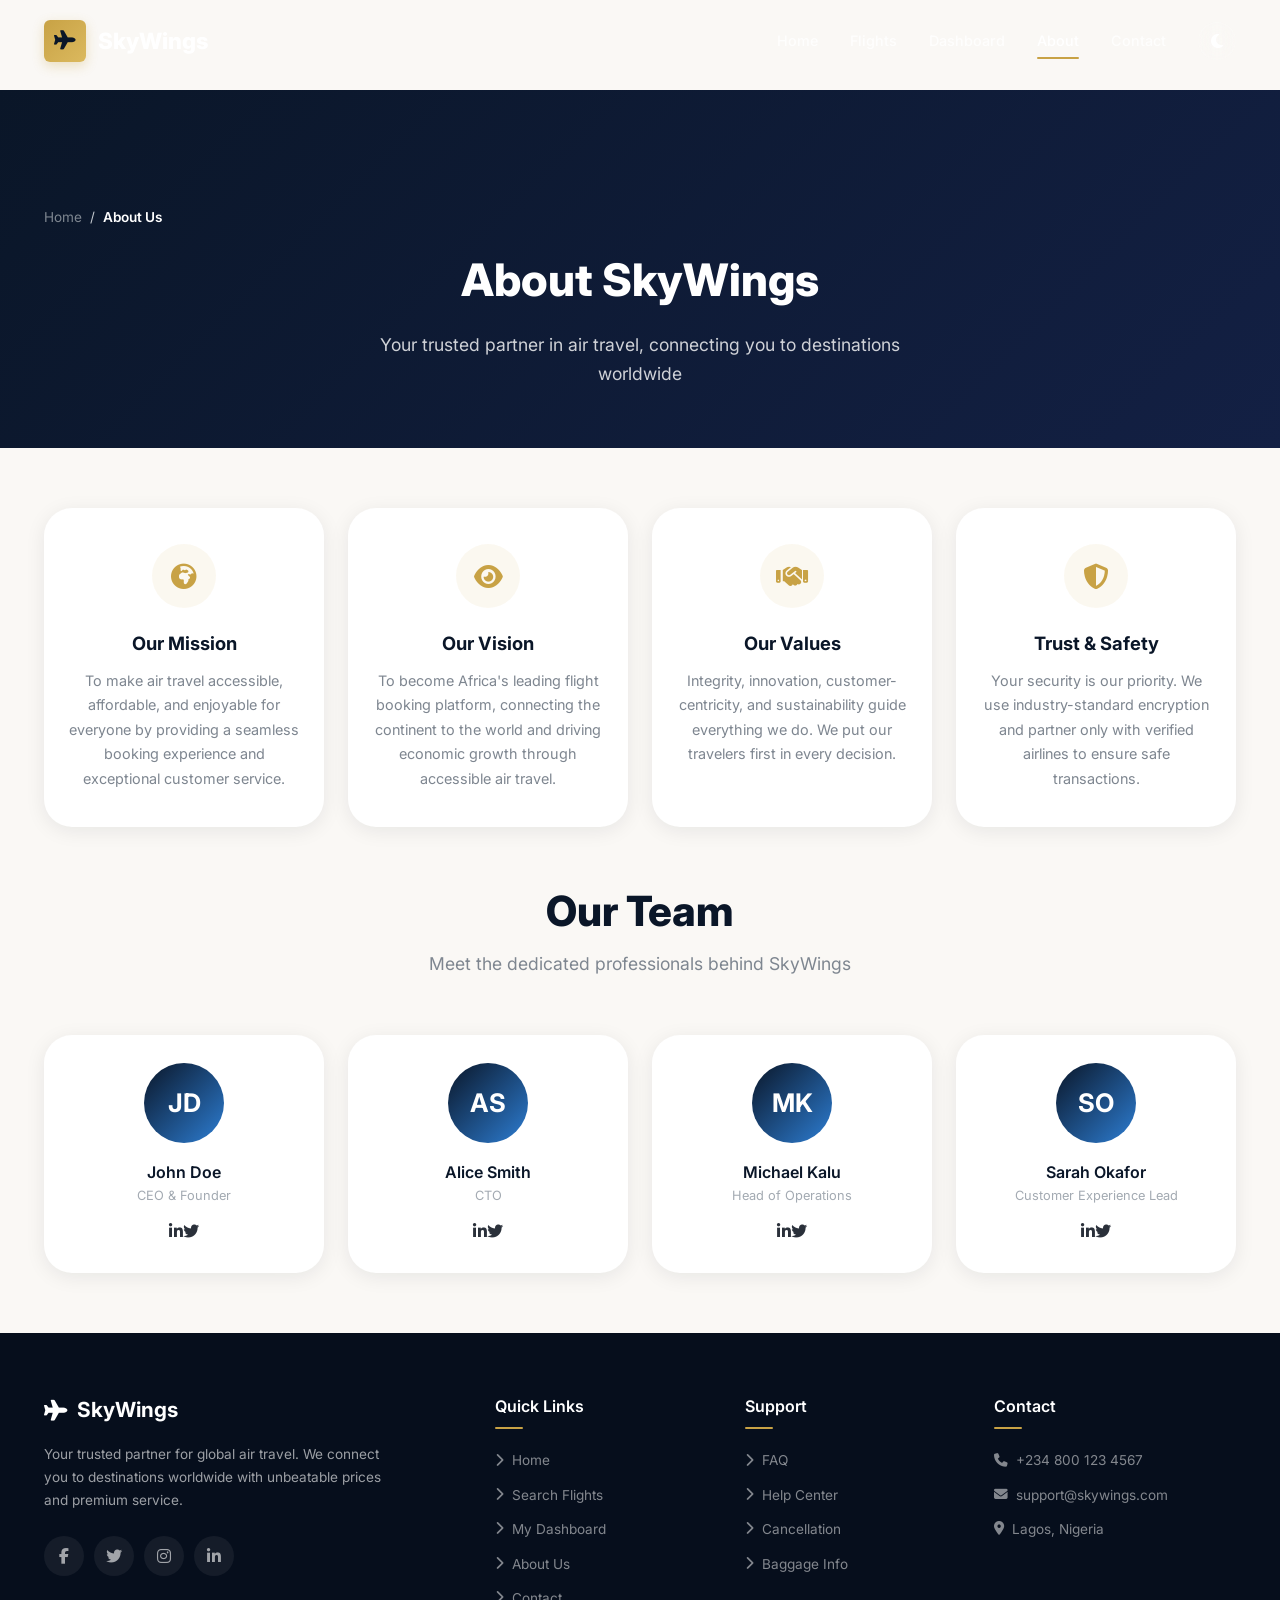
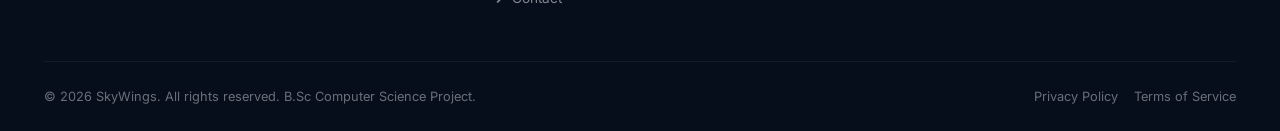
==== about.html @ 7c9b2b01 "Initial commit - SkyWings Flight Booking Website" ====
<!DOCTYPE html>
<html lang="en">
<head>
  <meta charset="UTF-8">
  <meta name="viewport" content="width=device-width, initial-scale=1.0">
  <title>About Us - SkyWings</title>
  <meta name="description" content="Learn about SkyWings - our mission, vision, and team. We're dedicated to making air travel accessible and affordable.">
  <meta property="og:title" content="About Us - SkyWings">
  <meta property="og:type" content="website">
  <link rel="icon" type="image/svg+xml" href="data:image/svg+xml,<svg xmlns='http://www.w3.org/2000/svg' viewBox='0 0 100 100'><text y='.9em' font-size='90'>✈</text></svg>">
  <link rel="stylesheet" href="https://cdnjs.cloudflare.com/ajax/libs/font-awesome/6.4.0/css/all.min.css">
  <link rel="stylesheet" href="css/style.css">
</head>
<body>
  <a href="#about-main" class="skip-link">Skip to main content</a>
  <div id="preloader"><div class="loader"><div class="loader-plane"><i class="fas fa-plane"></i></div><div class="loader-text">SkyWings</div><div class="loader-bar"></div></div></div>
  <div class="toast-container" aria-live="polite" aria-atomic="true"></div>

  <nav class="navbar" role="navigation" aria-label="Main navigation">
    <div class="container">
      <a href="index.html" class="navbar-brand" aria-label="SkyWings Home"><span class="brand-icon"><i class="fas fa-plane"></i></span><span>SkyWings</span></a>
      <div class="navbar-nav" role="menubar">
        <a href="index.html" class="nav-link" role="menuitem">Home</a>
        <a href="flights.html" class="nav-link" role="menuitem">Flights</a>
        <a href="dashboard.html" class="nav-link" role="menuitem">Dashboard</a>
        <a href="about.html" class="nav-link active" aria-current="page" role="menuitem">About</a>
        <a href="pages/contact.html" class="nav-link" role="menuitem">Contact</a>
        <div class="nav-actions"><button class="theme-toggle" aria-label="Toggle dark mode"></button></div>
      </div>
      <button class="navbar-toggler" aria-label="Toggle navigation menu"><i class="fas fa-bars"></i></button>
    </div>
  </nav>
  <div class="nav-overlay"></div>
  
  <div class="about-page" id="about-main">
    <div class="page-hero">
      <div class="container">
        <nav class="breadcrumbs" aria-label="Breadcrumb">
          <a href="index.html">Home</a>
          <span class="separator">/</span>
          <span class="current" aria-current="page">About Us</span>
        </nav>
        <h1>About SkyWings</h1>
        <p>Your trusted partner in air travel, connecting you to destinations worldwide</p>
      </div>
    </div>

    <div class="container">
      <div class="about-grid">
        <div class="about-card">
          <div class="icon"><i class="fas fa-globe-africa"></i></div>
          <h3>Our Mission</h3>
          <p>To make air travel accessible, affordable, and enjoyable for everyone by providing a seamless booking experience and exceptional customer service.</p>
        </div>
        <div class="about-card">
          <div class="icon"><i class="fas fa-eye"></i></div>
          <h3>Our Vision</h3>
          <p>To become Africa's leading flight booking platform, connecting the continent to the world and driving economic growth through accessible air travel.</p>
        </div>
        <div class="about-card">
          <div class="icon"><i class="fas fa-handshake"></i></div>
          <h3>Our Values</h3>
          <p>Integrity, innovation, customer-centricity, and sustainability guide everything we do. We put our travelers first in every decision.</p>
        </div>
        <div class="about-card">
          <div class="icon"><i class="fas fa-shield-alt"></i></div>
          <h3>Trust & Safety</h3>
          <p>Your security is our priority. We use industry-standard encryption and partner only with verified airlines to ensure safe transactions.</p>
        </div>
      </div>

      <div class="section-title">
        <h2>Our Team</h2>
        <p>Meet the dedicated professionals behind SkyWings</p>
      </div>
      <div class="team-grid">
        <div class="team-card">
          <div class="avatar">JD</div>
          <h4>John Doe</h4>
          <p>CEO & Founder</p>
          <div class="social"><a href="#"><i class="fab fa-linkedin-in"></i></a><a href="#"><i class="fab fa-twitter"></i></a></div>
        </div>
        <div class="team-card">
          <div class="avatar">AS</div>
          <h4>Alice Smith</h4>
          <p>CTO</p>
          <div class="social"><a href="#"><i class="fab fa-linkedin-in"></i></a><a href="#"><i class="fab fa-twitter"></i></a></div>
        </div>
        <div class="team-card">
          <div class="avatar">MK</div>
          <h4>Michael Kalu</h4>
          <p>Head of Operations</p>
          <div class="social"><a href="#"><i class="fab fa-linkedin-in"></i></a><a href="#"><i class="fab fa-twitter"></i></a></div>
        </div>
        <div class="team-card">
          <div class="avatar">SO</div>
          <h4>Sarah Okafor</h4>
          <p>Customer Experience Lead</p>
          <div class="social"><a href="#"><i class="fab fa-linkedin-in"></i></a><a href="#"><i class="fab fa-twitter"></i></a></div>
        </div>
      </div>
    </div>
  </div>

  <footer class="footer" role="contentinfo">
    <div class="container">
      <div class="footer-grid">
        <div class="footer-brand">
          <h3><i class="fas fa-plane"></i> SkyWings</h3>
          <p>Your trusted partner for global air travel. We connect you to destinations worldwide with unbeatable prices and premium service.</p>
          <div class="footer-social">
            <a href="#" aria-label="Follow us on Facebook"><i class="fab fa-facebook-f"></i></a>
            <a href="#" aria-label="Follow us on Twitter"><i class="fab fa-twitter"></i></a>
            <a href="#" aria-label="Follow us on Instagram"><i class="fab fa-instagram"></i></a>
            <a href="#" aria-label="Follow us on LinkedIn"><i class="fab fa-linkedin-in"></i></a>
          </div>
        </div>
        <div>
          <h4>Quick Links</h4>
          <ul class="footer-links">
            <li><a href="index.html"><i class="fas fa-chevron-right"></i> Home</a></li>
            <li><a href="flights.html"><i class="fas fa-chevron-right"></i> Search Flights</a></li>
            <li><a href="dashboard.html"><i class="fas fa-chevron-right"></i> My Dashboard</a></li>
            <li><a href="about.html"><i class="fas fa-chevron-right"></i> About Us</a></li>
            <li><a href="pages/contact.html"><i class="fas fa-chevron-right"></i> Contact</a></li>
          </ul>
        </div>
        <div>
          <h4>Support</h4>
          <ul class="footer-links">
            <li><a href="pages/faq.html"><i class="fas fa-chevron-right"></i> FAQ</a></li>
            <li><a href="pages/contact.html"><i class="fas fa-chevron-right"></i> Help Center</a></li>
            <li><a href="#"><i class="fas fa-chevron-right"></i> Cancellation</a></li>
            <li><a href="#"><i class="fas fa-chevron-right"></i> Baggage Info</a></li>
          </ul>
        </div>
        <div>
          <h4>Contact</h4>
          <ul class="footer-links">
            <li><a href="tel:+2348001234567"><i class="fas fa-phone"></i> +234 800 123 4567</a></li>
            <li><a href="mailto:support@skywings.com"><i class="fas fa-envelope"></i> support@skywings.com</a></li>
            <li><a href="#"><i class="fas fa-map-marker-alt"></i> Lagos, Nigeria</a></li>
          </ul>
        </div>
      </div>
      <div class="footer-bottom">
        <p>&copy; 2026 SkyWings. All rights reserved. B.Sc Computer Science Project.</p>
        <div class="footer-bottom-links">
          <a href="#">Privacy Policy</a>
          <a href="#">Terms of Service</a>
        </div>
      </div>
    </div>
  </footer>
  <button class="scroll-top" aria-label="Scroll to top"><i class="fas fa-arrow-up"></i></button>

  <script src="js/data.js"></script>
  <script src="js/main.js"></script>
</body>
</html>
---- css/style.css ----
/* ============================================================
   SKYWINGS - Premium Flight Booking Interface v2.0
   Fully Responsive | WCAG 2.1 AA | Cross-Browser
   B.Sc Computer Science Final Year Project
   ============================================================ */

/* ===== GOOGLE FONTS ===== */
@import url('https://fonts.googleapis.com/css2?family=Inter:wght@300;400;500;600;700;800;900&display=swap');

/* ===== CSS CUSTOM PROPERTIES ===== */
:root {
  --primary: #0a1628;
  --primary-light: #132044;
  --primary-dark: #060e1c;
  --secondary: #c8a245;
  --secondary-light: #dbb95e;
  --secondary-dark: #a88332;
  --accent: #2d7dd2;
  --white: #ffffff;
  --black: #0a0a0a;
  --cream: #faf8f5;
  --gray-50: #f7f7f9;
  --gray-100: #eef0f2;
  --gray-200: #dde0e4;
  --gray-300: #c4c9cf;
  --gray-400: #a3aab2;
  --gray-500: #7e8690;
  --gray-600: #5c6470;
  --gray-700: #3f4652;
  --gray-800: #2a303a;
  --gray-900: #14181f;
  --success: #059669;
  --warning: #d97706;
  --error: #dc2626;
  --info: #2563eb;
  --font-primary: 'Inter', -apple-system, 'Segoe UI', system-ui, sans-serif;
  --shadow-xs: 0 1px 2px rgba(10,22,40,0.05);
  --shadow-sm: 0 2px 8px rgba(10,22,40,0.06);
  --shadow-md: 0 4px 20px rgba(10,22,40,0.08);
  --shadow-lg: 0 8px 40px rgba(10,22,40,0.12);
  --shadow-xl: 0 16px 60px rgba(10,22,40,0.16);
  --radius-sm: 6px;
  --radius-md: 12px;
  --radius-lg: 20px;
  --radius-xl: 28px;
  --radius-full: 9999px;
  --ease-out: cubic-bezier(0.16, 1, 0.3, 1);
  --transition-fast: 0.2s var(--ease-out);
  --transition-normal: 0.35s var(--ease-out);
  --glass-bg: rgba(255,255,255,0.08);
  --glass-border: rgba(255,255,255,0.12);
  --glass-shadow: 0 8px 32px rgba(10,22,40,0.12);
}

[data-theme="dark"] {
  --primary: #1a2a4a;
  --primary-light: #243b66;
  --primary-dark: #0d1a33;
  --cream: #111827;
  --gray-50: #1a202c;
  --gray-100: #242b3d;
  --gray-200: #2d3648;
  --gray-300: #3d4759;
  --gray-400: #5c6678;
  --gray-500: #7b8496;
  --gray-600: #9ca3b4;
  --gray-700: #c4cad6;
  --gray-800: #e2e6ed;
  --gray-900: #f3f4f8;
  --glass-bg: rgba(0,0,0,0.25);
  --glass-border: rgba(255,255,255,0.06);
  --shadow-sm: 0 2px 8px rgba(0,0,0,0.3);
  --shadow-md: 0 4px 20px rgba(0,0,0,0.35);
  --shadow-lg: 0 8px 40px rgba(0,0,0,0.4);
  --shadow-xl: 0 16px 60px rgba(0,0,0,0.45);
}

/* ===== RESET & BASE ===== */
*, *::before, *::after { box-sizing: border-box; margin: 0; padding: 0; }
html { scroll-behavior: smooth; font-size: 16px; -webkit-font-smoothing: antialiased; }
body {
  font-family: var(--font-primary);
  color: var(--gray-800);
  background: var(--cream);
  line-height: 1.65;
  overflow-x: hidden;
  transition: background 0.4s, color 0.4s;
}
a { text-decoration: none; color: inherit; transition: color var(--transition-fast); }
ul { list-style: none; }
img { max-width: 100%; height: auto; display: block; }
button { cursor: pointer; border: none; outline: none; font-family: inherit; background: none; }
input, select, textarea { font-family: inherit; outline: none; }

/* Skip to content - accessibility */
.skip-link {
  position: absolute; top: -100%; left: 0; z-index: 10000;
  padding: 12px 24px; background: var(--secondary); color: var(--white);
  font-weight: 600; text-decoration: none;
}
.skip-link:focus { top: 0; }

/* Scrollbar */
::-webkit-scrollbar { width: 6px; height: 6px; }
::-webkit-scrollbar-track { background: transparent; }
::-webkit-scrollbar-thumb { background: var(--gray-300); border-radius: 3px; }
::-webkit-scrollbar-thumb:hover { background: var(--gray-400); }

/* ===== PRELOADER ===== */
#preloader { position: fixed; inset: 0; background: var(--primary); display: flex; align-items: center; justify-content: center; z-index: 99999; transition: opacity 0.6s, visibility 0.6s; }
#preloader.hidden { opacity: 0; visibility: hidden; }
.loader { display: flex; flex-direction: column; align-items: center; gap: 24px; }
.loader-brand { font-size: 2.5rem; font-weight: 800; color: var(--secondary); letter-spacing: 4px; }
.loader-bar { width: 220px; height: 3px; background: rgba(255,255,255,0.1); border-radius: 2px; overflow: hidden; }
.loader-bar::after { content: ''; display: block; width: 60%; height: 100%; background: linear-gradient(90deg, var(--secondary), var(--secondary-light)); border-radius: 2px; animation: loaderSlide 1.2s var(--ease-out) infinite; }
@keyframes loaderSlide { 0% { transform: translateX(-100%); } 100% { transform: translateX(180%); } }
.loader-plane { font-size: 2.5rem; color: var(--secondary); animation: planeFloat 1.5s ease-in-out infinite; }
@keyframes planeFloat { 0%, 100% { transform: translateY(0); } 50% { transform: translateY(-10px); } }
.loader-text { font-size: 2rem; font-weight: 800; color: var(--secondary); letter-spacing: 4px; }

/* ===== CONTAINER & SECTION ===== */
.container { width: 100%; max-width: 1240px; margin: 0 auto; padding: 0 24px; }
@media (max-width: 575px) { .container { padding: 0 16px; } }
.section { padding: 100px 0; }
@media (max-width: 767px) { .section { padding: 60px 0; } }
.section-header { text-align: center; margin-bottom: 56px; }
@media (max-width: 575px) { .section-header { margin-bottom: 36px; } }
.section-tag { display: inline-flex; align-items: center; gap: 8px; padding: 6px 18px; background: rgba(200,162,69,0.1); color: var(--secondary); border-radius: var(--radius-full); font-size: 0.8rem; font-weight: 600; letter-spacing: 1px; text-transform: uppercase; margin-bottom: 16px; }
.section-header h2 { font-size: clamp(1.5rem, 4vw, 2.6rem); font-weight: 800; color: var(--primary); line-height: 1.2; margin-bottom: 12px; }
.section-header p { color: var(--gray-500); font-size: clamp(0.9rem, 2vw, 1.1rem); max-width: 560px; margin: 0 auto; line-height: 1.7; }

/* Backwards compat for older section classes used in HTML */
.section-padding { padding: 100px 0; }
@media (max-width: 767px) { .section-padding { padding: 60px 0; } }
.section-title { text-align: center; margin-bottom: 56px; }
@media (max-width: 575px) { .section-title { margin-bottom: 36px; } }
.section-title h2 { font-size: clamp(1.5rem, 4vw, 2.6rem); font-weight: 800; color: var(--primary); line-height: 1.2; margin-bottom: 12px; }
.section-title p { color: var(--gray-500); font-size: clamp(0.9rem, 2vw, 1.1rem); max-width: 560px; margin: 0 auto; line-height: 1.7; }
.section-title span { font-size: clamp(1.5rem, 4vw, 2.6rem); font-weight: 800; color: var(--primary); line-height: 1.2; }

/* ===== SCROLL REVEAL ANIMATION ===== */
.reveal { opacity: 0; transform: translateY(30px); transition: opacity 0.7s var(--ease-out), transform 0.7s var(--ease-out); }
.reveal.visible { opacity: 1; transform: translateY(0); }
.reveal-delay-1 { transition-delay: 0.1s; }
.reveal-delay-2 { transition-delay: 0.2s; }
.reveal-delay-3 { transition-delay: 0.3s; }
.reveal-delay-4 { transition-delay: 0.4s; }

/* ===== BREADCRUMBS ===== */
.breadcrumbs { display: flex; align-items: center; gap: 8px; padding: 16px 0; font-size: 0.85rem; color: var(--gray-400); }
.breadcrumbs a { color: var(--gray-500); transition: color var(--transition-fast); }
.breadcrumbs a:hover { color: var(--secondary); }
.breadcrumbs .separator { color: var(--gray-300); }
.breadcrumbs .current { color: var(--secondary); font-weight: 600; }

/* ===== BUTTONS ===== */
.btn { display: inline-flex; align-items: center; justify-content: center; gap: 10px; padding: 14px 32px; border-radius: var(--radius-md); font-size: 0.95rem; font-weight: 600; transition: all var(--transition-normal); position: relative; overflow: hidden; white-space: nowrap; }
.btn::after { content: ''; position: absolute; inset: 0; background: rgba(255,255,255,0.15); transform: translateX(-100%); transition: transform 0.4s var(--ease-out); }
.btn:hover::after { transform: translateX(0); }
.btn-primary { background: linear-gradient(135deg, var(--primary), var(--primary-light)); color: var(--white); box-shadow: 0 4px 20px rgba(10,22,40,0.25); }
.btn-primary:hover { transform: translateY(-2px); box-shadow: 0 8px 30px rgba(10,22,40,0.3); }
.btn-secondary { background: linear-gradient(135deg, var(--secondary), var(--secondary-light)); color: var(--primary); box-shadow: 0 4px 20px rgba(200,162,69,0.3); }
.btn-secondary:hover { transform: translateY(-2px); box-shadow: 0 8px 30px rgba(200,162,69,0.4); }
.btn-outline { background: transparent; color: var(--white); border: 2px solid rgba(255,255,255,0.3); }
.btn-outline:hover { border-color: var(--white); background: rgba(255,255,255,0.1); }
.btn-light { background: var(--white); color: var(--primary); box-shadow: 0 4px 15px rgba(0,0,0,0.1); }
.btn-light:hover { transform: translateY(-2px); box-shadow: 0 8px 25px rgba(0,0,0,0.15); }
.btn-sm { padding: 10px 20px; font-size: 0.85rem; }
.btn-lg { padding: 18px 40px; font-size: 1.05rem; }
@media (max-width: 575px) { .btn { padding: 12px 24px; font-size: 0.9rem; } .btn-lg { padding: 14px 28px; font-size: 0.95rem; } }

/* Search button specific styling */
.search-btn { display: inline-flex; align-items: center; justify-content: center; gap: 10px; padding: 16px 48px; background: linear-gradient(135deg, var(--secondary), var(--secondary-light)); color: var(--primary); border: none; border-radius: var(--radius-md); font-size: 1rem; font-weight: 700; cursor: pointer; transition: all var(--transition-normal); box-shadow: 0 4px 20px rgba(200,162,69,0.3); position: relative; overflow: hidden; }
.search-btn::after { content: ''; position: absolute; inset: 0; background: rgba(255,255,255,0.15); transform: translateX(-100%); transition: transform 0.4s var(--ease-out); }
.search-btn:hover::after { transform: translateX(0); }
.search-btn:hover { transform: translateY(-2px); box-shadow: 0 8px 30px rgba(200,162,69,0.4); }

/* ===== LOADING SPINNER ===== */
.spinner { width: 24px; height: 24px; border: 3px solid var(--gray-200); border-top-color: var(--secondary); border-radius: 50%; animation: spin 0.8s linear infinite; display: inline-block; }
@keyframes spin { to { transform: rotate(360deg); } }

/* ===== NAVIGATION ===== */
.navbar { position: fixed; top: 0; left: 0; width: 100%; z-index: 1000; padding: 20px 0; transition: all 0.4s var(--ease-out); }
.navbar.scrolled { background: rgba(10,22,40,0.95); backdrop-filter: blur(20px); -webkit-backdrop-filter: blur(20px); padding: 12px 0; box-shadow: 0 1px 0 rgba(255,255,255,0.06); }
.navbar .container { display: flex; align-items: center; justify-content: space-between; }
.navbar-brand { display: flex; align-items: center; gap: 12px; font-size: 1.4rem; font-weight: 800; color: var(--white); flex-shrink: 0; }
.brand-icon { width: 42px; height: 42px; background: linear-gradient(135deg, var(--secondary), var(--secondary-light)); border-radius: var(--radius-sm); display: flex; align-items: center; justify-content: center; font-size: 1.2rem; color: var(--primary); box-shadow: 0 4px 12px rgba(200,162,69,0.3); flex-shrink: 0; }
.navbar-nav { display: flex; align-items: center; gap: 32px; }
.nav-link { color: rgba(255,255,255,0.8); font-weight: 500; font-size: 0.9rem; position: relative; padding: 4px 0; transition: color var(--transition-fast); }
.nav-link::after { content: ''; position: absolute; bottom: -2px; left: 0; width: 0; height: 2px; background: var(--secondary); transition: width 0.3s var(--ease-out); border-radius: 1px; }
.nav-link:hover, .nav-link.active { color: var(--white); }
.nav-link:hover::after, .nav-link.active::after { width: 100%; }
[aria-current="page"] { color: var(--white) !important; }
[aria-current="page"]::after { width: 100% !important; }
.nav-actions { display: flex; align-items: center; gap: 12px; flex-shrink: 0; }
.theme-toggle { width: 38px; height: 38px; border-radius: var(--radius-full); background: var(--glass-bg); border: 1px solid var(--glass-border); color: var(--white); display: flex; align-items: center; justify-content: center; font-size: 1rem; transition: all var(--transition-fast); backdrop-filter: blur(10px); }
.theme-toggle:hover { background: rgba(255,255,255,0.15); transform: rotate(15deg); }
.navbar-toggler { display: none; width: 38px; height: 38px; border-radius: var(--radius-sm); background: var(--glass-bg); border: 1px solid var(--glass-border); color: var(--white); font-size: 1.1rem; align-items: center; justify-content: center; }
.nav-overlay { position: fixed; inset: 0; background: rgba(0,0,0,0.6); z-index: 998; opacity: 0; visibility: hidden; transition: all var(--transition-normal); }
.nav-overlay.active { opacity: 1; visibility: visible; }

/* Selector */
.selector-wrapper { position: relative; }
.selector-trigger { display: flex; align-items: center; gap: 6px; padding: 8px 14px; background: var(--glass-bg); border: 1px solid var(--glass-border); border-radius: var(--radius-sm); color: rgba(255,255,255,0.9); font-size: 0.85rem; font-weight: 500; transition: all var(--transition-fast); cursor: pointer; }
.selector-trigger:hover { background: rgba(255,255,255,0.12); }
.selector-menu { position: absolute; top: calc(100% + 8px); right: 0; background: var(--white); border-radius: var(--radius-md); box-shadow: var(--shadow-lg); min-width: 130px; overflow: hidden; opacity: 0; visibility: hidden; transform: translateY(8px); transition: all var(--transition-fast); z-index: 100; }
[data-theme="dark"] .selector-menu { background: var(--gray-50); }
.selector-menu.active { opacity: 1; visibility: visible; transform: translateY(0); }
.selector-item { width: 100%; padding: 12px 16px; text-align: left; font-size: 0.85rem; color: var(--gray-700); transition: background var(--transition-fast); }
.selector-item:hover { background: var(--gray-50); }
.selector-item.active { color: var(--secondary); font-weight: 600; }

/* Mobile Nav */
@media (max-width: 991px) {
  .navbar-nav { position: fixed; top: 0; right: -300px; width: 280px; height: 100vh; background: var(--white); flex-direction: column; padding: 80px 24px 24px; gap: 4px; box-shadow: var(--shadow-xl); transition: right 0.35s var(--ease-out); z-index: 999; align-items: stretch; overflow-y: auto; }
  [data-theme="dark"] .navbar-nav { background: var(--gray-50); }
  .navbar-nav.active { right: 0; }
  .navbar-toggler { display: flex; }
  .nav-link { color: var(--gray-700); padding: 14px 16px; border-radius: var(--radius-sm); font-size: 1rem; }
  .nav-link:hover { background: var(--gray-50); color: var(--primary); }
  .nav-actions { margin-top: 16px; padding-top: 16px; border-top: 1px solid var(--gray-100); justify-content: flex-start; flex-wrap: wrap; }
  .selector-trigger { color: var(--gray-700); border-color: var(--gray-200); background: var(--gray-50); }
  .theme-toggle { color: var(--gray-700); background: var(--gray-50); border-color: var(--gray-200); }
}

/* ===== HERO ===== */
.hero { position: relative; min-height: 100vh; display: flex; align-items: center; overflow: hidden; background: var(--primary); }
@media (max-width: 767px) { .hero { min-height: auto; } }
.hero-bg { position: absolute; inset: 0; z-index: 0; background: linear-gradient(135deg, rgba(10,22,40,0.92) 0%, rgba(10,22,40,0.6) 50%, rgba(19,32,68,0.85) 100%), url('https://images.unsplash.com/photo-1436491865332-7a61a109cc05?ixlib=rb-4.0.3&auto=format&fit=crop&w=1920&q=80') center/cover no-repeat; }
.hero-bg::after { content: ''; position: absolute; bottom: 0; left: 0; width: 100%; height: 200px; background: linear-gradient(transparent, var(--cream)); }
.hero-content { position: relative; z-index: 2; width: 100%; padding: 120px 0 60px; }
@media (max-width: 767px) { .hero-content { padding: 100px 0 40px; } }
.hero-text { text-align: center; color: var(--white); max-width: 800px; margin: 0 auto 40px; }
.hero-badge { display: inline-flex; align-items: center; gap: 8px; padding: 8px 20px; background: var(--glass-bg); backdrop-filter: blur(12px); border: 1px solid var(--glass-border); border-radius: var(--radius-full); font-size: clamp(0.75rem, 2vw, 0.85rem); font-weight: 500; margin-bottom: 20px; color: rgba(255,255,255,0.9); }
.hero-text h1 { font-size: clamp(1.8rem, 6vw, 4rem); font-weight: 800; line-height: 1.1; margin-bottom: 20px; letter-spacing: -0.02em; }
.hero-text h1 span { background: linear-gradient(135deg, var(--secondary), var(--secondary-light)); -webkit-background-clip: text; -webkit-text-fill-color: transparent; background-clip: text; }
.hero-text p { font-size: clamp(0.9rem, 2vw, 1.15rem); opacity: 0.8; line-height: 1.7; max-width: 560px; margin: 0 auto 28px; }
.hero-cta { display: flex; gap: 16px; justify-content: center; flex-wrap: wrap; }
@media (max-width: 575px) { .hero-cta .btn { width: 100%; } }

/* Search Form */
.search-form-wrapper { max-width: 1060px; margin: 0 auto; background: var(--glass-bg); backdrop-filter: blur(24px); border: 1px solid var(--glass-border); border-radius: var(--radius-xl); padding: clamp(20px, 3vw, 32px); box-shadow: var(--glass-shadow); }
.search-tabs { display: flex; gap: 4px; margin-bottom: 24px; background: rgba(255,255,255,0.06); border-radius: var(--radius-md); padding: 4px; }
.search-tab { flex: 1; padding: 12px 20px; border-radius: var(--radius-sm); background: transparent; color: rgba(255,255,255,0.6); font-weight: 500; font-size: clamp(0.8rem, 2vw, 0.9rem); transition: all var(--transition-fast); text-align: center; }
.search-tab.active { background: var(--white); color: var(--primary); box-shadow: var(--shadow-sm); }
.search-tab:hover:not(.active) { color: var(--white); background: rgba(255,255,255,0.08); }
.search-form { display: grid; grid-template-columns: 1fr 1fr; gap: 16px; }
@media (max-width: 767px) { .search-form { grid-template-columns: 1fr; gap: 12px; } }
@media (min-width: 768px) and (max-width: 991px) { .search-form { grid-template-columns: 1fr 1fr; } }
.form-group { display: flex; flex-direction: column; gap: 6px; min-width: 0; }
.form-group label { color: rgba(255,255,255,0.7); font-size: 0.75rem; font-weight: 600; letter-spacing: 0.5px; text-transform: uppercase; }
.form-group input, .form-group select { width: 100%; padding: 14px 16px; border-radius: var(--radius-sm); border: 1px solid var(--glass-border); background: rgba(255,255,255,0.08); color: var(--white); font-size: 0.95rem; transition: all var(--transition-fast); }
.form-group input::placeholder { color: rgba(255,255,255,0.35); }
.form-group input:focus, .form-group select:focus { border-color: var(--secondary); background: rgba(255,255,255,0.12); box-shadow: 0 0 0 3px rgba(200,162,69,0.1); }
.form-group select option { color: var(--gray-900); background: var(--white); }
.form-full { grid-column: 1 / -1; }
.search-btn-wrapper { grid-column: 1 / -1; display: flex; justify-content: center; margin-top: 8px; }
@media (max-width: 575px) { .search-btn-wrapper .search-btn { width: 100%; justify-content: center; } }

/* Autocomplete */
.autocomplete-wrapper { position: relative; }
.autocomplete-list { position: absolute; top: 100%; left: 0; right: 0; margin-top: 4px; background: var(--white); border-radius: var(--radius-md); box-shadow: var(--shadow-lg); max-height: 240px; overflow-y: auto; z-index: 50; display: none; }
.autocomplete-list.active { display: block; }
.autocomplete-item { width: 100%; display: flex; align-items: center; gap: 12px; padding: 12px 16px; text-align: left; transition: background var(--transition-fast); font-size: 0.9rem; cursor: pointer; }
.autocomplete-item:hover, .autocomplete-item:focus { background: var(--gray-50); }
.airport-code { font-weight: 700; color: var(--primary); min-width: 42px; font-size: 0.85rem; }
.airport-name { color: var(--gray-600); font-size: 0.85rem; overflow: hidden; text-overflow: ellipsis; white-space: nowrap; }

/* Hero Stats */
.hero-stats { display: flex; justify-content: center; gap: clamp(24px, 4vw, 48px); margin-top: 32px; padding-top: 24px; border-top: 1px solid rgba(255,255,255,0.08); flex-wrap: wrap; }
.hero-stat { text-align: center; color: var(--white); }
.hero-stat .num { font-size: clamp(1.2rem, 3vw, 1.8rem); font-weight: 800; display: block; background: linear-gradient(135deg, var(--secondary), var(--secondary-light)); -webkit-background-clip: text; -webkit-text-fill-color: transparent; background-clip: text; }
.hero-stat .lbl { font-size: clamp(0.7rem, 1.5vw, 0.8rem); opacity: 0.6; font-weight: 500; }

/* ===== DESTINATIONS ===== */
.destinations-grid { display: grid; grid-template-columns: repeat(auto-fit, minmax(280px, 1fr)); gap: 24px; }
@media (max-width: 575px) { .destinations-grid { grid-template-columns: 1fr; gap: 16px; } }
@media (min-width: 576px) and (max-width: 767px) { .destinations-grid { grid-template-columns: 1fr 1fr; } }
.destination-card { position: relative; border-radius: var(--radius-xl); overflow: hidden; cursor: pointer; height: clamp(280px, 40vw, 380px); box-shadow: var(--shadow-md); transition: all 0.5s var(--ease-out); }
.destination-card:hover { transform: translateY(-8px); box-shadow: var(--shadow-xl); }
.destination-card img { width: 100%; height: 100%; object-fit: cover; transition: transform 0.7s var(--ease-out); }
.destination-card:hover img { transform: scale(1.08); }
.destination-overlay { position: absolute; inset: 0; background: linear-gradient(180deg, transparent 30%, rgba(10,22,40,0.85) 100%); padding: 24px; display: flex; flex-direction: column; justify-content: flex-end; color: var(--white); }
.destination-overlay h3 { font-size: clamp(1.2rem, 3vw, 1.6rem); font-weight: 700; margin-bottom: 4px; }
.destination-overlay p { font-size: 0.85rem; opacity: 0.8; margin-bottom: 12px; }
.destination-price { display: inline-block; background: var(--secondary); color: var(--primary); padding: 6px 16px; border-radius: var(--radius-full); font-size: 0.85rem; font-weight: 700; align-self: flex-start; }

/* ===== OFFERS ===== */
.offers-grid { display: grid; grid-template-columns: repeat(auto-fit, minmax(280px, 1fr)); gap: 24px; }
@media (max-width: 575px) { .offers-grid { grid-template-columns: 1fr; gap: 16px; } }
@media (min-width: 576px) and (max-width: 991px) { .offers-grid { grid-template-columns: 1fr 1fr; } }
.offer-card { background: var(--white); border-radius: var(--radius-xl); overflow: hidden; box-shadow: var(--shadow-md); transition: all var(--transition-normal); position: relative; }
[data-theme="dark"] .offer-card { background: var(--gray-50); }
.offer-card:hover { transform: translateY(-6px); box-shadow: var(--shadow-lg); }
.offer-badge { position: absolute; top: 16px; left: 16px; z-index: 2; background: linear-gradient(135deg, var(--secondary), var(--secondary-light)); color: var(--primary); padding: 6px 14px; border-radius: var(--radius-full); font-size: 0.8rem; font-weight: 700; box-shadow: 0 4px 12px rgba(200,162,69,0.3); }
.offer-image { height: 200px; overflow: hidden; }
@media (max-width: 575px) { .offer-image { height: 160px; } }
.offer-image img { width: 100%; height: 100%; object-fit: cover; transition: transform 0.6s var(--ease-out); }
.offer-card:hover .offer-image img { transform: scale(1.06); }
.offer-content { padding: 24px; }
.offer-content h3 { font-size: 1.15rem; font-weight: 700; color: var(--primary); margin-bottom: 8px; }
.offer-content p { color: var(--gray-500); font-size: 0.85rem; margin-bottom: 16px; line-height: 1.6; }
.offer-footer { display: flex; align-items: center; justify-content: space-between; gap: 12px; flex-wrap: wrap; }
.offer-footer .price { font-size: 1.4rem; font-weight: 800; color: var(--secondary); }
.offer-footer .price del { font-size: 0.85rem; color: var(--gray-300); margin-left: 8px; font-weight: 400; }
.offer-price { display: flex; align-items: center; justify-content: space-between; flex-wrap: wrap; gap: 12px; }

/* ===== TESTIMONIALS ===== */
.testimonials { background: var(--white); }
[data-theme="dark"] .testimonials { background: var(--gray-50); }
.testimonials-grid { display: grid; grid-template-columns: repeat(auto-fit, minmax(280px, 1fr)); gap: 24px; }
@media (max-width: 575px) { .testimonials-grid { grid-template-columns: 1fr; } }
.testimonial-card { background: var(--cream); border-radius: var(--radius-xl); padding: clamp(24px, 3vw, 36px); box-shadow: var(--shadow-sm); transition: all var(--transition-normal); }
[data-theme="dark"] .testimonial-card { background: var(--gray-100); }
.testimonial-card:hover { transform: translateY(-4px); box-shadow: var(--shadow-md); }
.testimonial-stars { color: var(--secondary); margin-bottom: 16px; font-size: 0.85rem; }
.testimonial-text { color: var(--gray-600); font-size: 0.9rem; line-height: 1.8; margin-bottom: 20px; font-style: italic; padding-left: 16px; border-left: 3px solid var(--secondary); }
.testimonial-author { display: flex; align-items: center; gap: 14px; }
.testimonial-avatar { width: 48px; height: 48px; border-radius: var(--radius-full); background: linear-gradient(135deg, var(--primary), var(--accent)); display: flex; align-items: center; justify-content: center; color: var(--white); font-weight: 700; font-size: 1rem; flex-shrink: 0; }
.testimonial-info h4 { font-size: 0.95rem; font-weight: 600; color: var(--gray-800); }
.testimonial-info span { font-size: 0.8rem; color: var(--gray-400); }

/* ===== COUNTERS ===== */
.counter-section { background: linear-gradient(135deg, var(--primary) 0%, var(--primary-light) 100%); padding: 80px 0; position: relative; overflow: hidden; }
@media (max-width: 575px) { .counter-section { padding: 50px 0; } }
.counters-grid { display: grid; grid-template-columns: repeat(auto-fit, minmax(160px, 1fr)); gap: 24px; text-align: center; position: relative; z-index: 1; }
@media (max-width: 575px) { .counters-grid { grid-template-columns: 1fr 1fr; gap: 16px; } }
.counter-item { padding: 16px; }
.counter-icon { font-size: 1.8rem; color: var(--secondary); margin-bottom: 12px; opacity: 0.8; }
.counter-number { font-size: clamp(1.8rem, 4vw, 2.8rem); font-weight: 800; color: var(--white); margin-bottom: 4px; letter-spacing: -0.02em; }
.counter-label { color: rgba(255,255,255,0.6); font-size: 0.85rem; font-weight: 500; }

/* ===== PARTNERS ===== */
.partners-section { background: var(--white); overflow: hidden; padding: 60px 0; }
[data-theme="dark"] .partners-section { background: var(--gray-50); }
.partners-track { display: flex; gap: 60px; animation: scrollPartners 40s linear infinite; padding: 10px 0; }
.partner-item { flex-shrink: 0; height: 50px; display: flex; align-items: center; justify-content: center; filter: grayscale(100%); opacity: 0.3; transition: all var(--transition-normal); }
.partner-item:hover { filter: grayscale(0); opacity: 1; }
.partner-item i { font-size: 2rem; color: var(--gray-500); }
.partner-item img { height: 40px; width: auto; max-width: 120px; object-fit: contain; }
@keyframes scrollPartners { 0% { transform: translateX(0); } 100% { transform: translateX(-50%); } }

/* ===== FLIGHT STATUS ===== */
.flight-status-widget { background: var(--white); border-radius: var(--radius-xl); padding: 28px; box-shadow: var(--shadow-md); }
[data-theme="dark"] .flight-status-widget { background: var(--gray-50); }
.flight-status-widget h3 { font-size: 1.15rem; font-weight: 700; color: var(--primary); margin-bottom: 20px; display: flex; align-items: center; gap: 10px; }
.status-item { display: flex; align-items: center; justify-content: space-between; padding: 14px 0; border-bottom: 1px solid var(--gray-100); gap: 12px; }
.status-item:last-child { border-bottom: none; }
.status-flight { font-weight: 600; color: var(--primary); font-size: 0.9rem; white-space: nowrap; }
.status-route { color: var(--gray-400); font-size: 0.8rem; margin-top: 2px; }
.status-badge { padding: 4px 14px; border-radius: var(--radius-full); font-size: 0.75rem; font-weight: 600; white-space: nowrap; }
.status-badge.on-time { background: #ecfdf5; color: var(--success); }
.status-badge.delayed { background: #fffbeb; color: var(--warning); }
.status-badge.boarding { background: #eff6ff; color: var(--info); }
.status-badge.cancelled { background: #fef2f2; color: var(--error); }

/* ===== WEATHER ===== */
.weather-widget { background: linear-gradient(135deg, #1e3a5f, #2d5a87, #4a7fb5); border-radius: var(--radius-xl); padding: 28px; color: var(--white); box-shadow: var(--shadow-md); }
.weather-city { font-size: 1rem; font-weight: 600; margin-bottom: 8px; opacity: 0.9; }
.weather-temp { font-size: clamp(2rem, 4vw, 2.8rem); font-weight: 800; margin-bottom: 4px; }
.weather-desc { opacity: 0.8; font-size: 0.9rem; }
.weather-icon { font-size: 3rem; opacity: 0.8; flex-shrink: 0; }

/* ===== NEWSLETTER ===== */
.newsletter { background: linear-gradient(135deg, var(--primary) 0%, var(--primary-light) 100%); padding: 80px 0; position: relative; overflow: hidden; }
@media (max-width: 575px) { .newsletter { padding: 50px 0; } }
.newsletter-content { position: relative; z-index: 1; text-align: center; color: var(--white); max-width: 560px; margin: 0 auto; }
.newsletter-content h2 { font-size: clamp(1.4rem, 3vw, 2rem); font-weight: 700; margin-bottom: 12px; }
.newsletter-content p { opacity: 0.8; margin-bottom: 28px; font-size: clamp(0.85rem, 2vw, 1rem); }
.newsletter-form { display: flex; gap: 12px; max-width: 480px; margin: 0 auto; }
@media (max-width: 575px) { .newsletter-form { flex-direction: column; gap: 10px; } }
.newsletter-form input { flex: 1; padding: 16px 20px; border-radius: var(--radius-md); border: none; font-size: 0.95rem; background: rgba(255,255,255,0.12); color: var(--white); border: 1px solid rgba(255,255,255,0.15); }
.newsletter-form input::placeholder { color: rgba(255,255,255,0.4); }
.newsletter-form input:focus { background: rgba(255,255,255,0.18); border-color: var(--secondary); }
.newsletter-form button { padding: 16px 28px; background: var(--secondary); color: var(--primary); border: none; border-radius: var(--radius-md); font-weight: 700; font-size: 0.9rem; cursor: pointer; transition: all var(--transition-fast); white-space: nowrap; }
.newsletter-form button:hover { background: var(--secondary-light); }

/* ===== FOOTER ===== */
.footer { background: var(--primary-dark); color: var(--white); padding: 60px 0 0; }
.footer-grid { display: grid; grid-template-columns: 2fr 1fr 1fr 1.2fr; gap: clamp(24px, 4vw, 48px); margin-bottom: 40px; }
@media (max-width: 991px) { .footer-grid { grid-template-columns: 1fr 1fr; gap: 32px; } }
@media (max-width: 575px) { .footer-grid { grid-template-columns: 1fr; gap: 28px; } }
.footer-brand h3 { font-size: 1.3rem; font-weight: 700; margin-bottom: 16px; display: flex; align-items: center; gap: 10px; }
.footer-brand p { opacity: 0.6; font-size: 0.85rem; line-height: 1.7; margin-bottom: 24px; max-width: 360px; }
.footer-social { display: flex; gap: 10px; flex-wrap: wrap; }
.footer-social a { width: 40px; height: 40px; border-radius: var(--radius-full); background: rgba(255,255,255,0.06); display: flex; align-items: center; justify-content: center; color: rgba(255,255,255,0.6); transition: all var(--transition-fast); }
.footer-social a:hover { background: var(--secondary); color: var(--primary); transform: translateY(-2px); }
.footer h4 { font-size: 1rem; font-weight: 600; margin-bottom: 20px; position: relative; padding-bottom: 10px; }
.footer h4::after { content: ''; position: absolute; bottom: 0; left: 0; width: 28px; height: 2px; background: var(--secondary); border-radius: 1px; }
.footer-links li { margin-bottom: 12px; }
.footer-links a { color: rgba(255,255,255,0.5); font-size: 0.85rem; transition: all var(--transition-fast); display: flex; align-items: center; gap: 8px; }
.footer-links a:hover { color: var(--secondary); padding-left: 4px; }
.footer-bottom { border-top: 1px solid rgba(255,255,255,0.06); padding: 24px 0; display: flex; align-items: center; justify-content: space-between; flex-wrap: wrap; gap: 16px; }
.footer-bottom p { opacity: 0.4; font-size: 0.8rem; }
.footer-bottom-links { display: flex; gap: 16px; }
.footer-bottom-links a { color: rgba(255,255,255,0.4); font-size: 0.8rem; transition: color var(--transition-fast); }
.footer-bottom-links a:hover { color: var(--secondary); }

/* ===== SCROLL TO TOP ===== */
.scroll-top { position: fixed; bottom: clamp(16px, 3vw, 32px); right: clamp(16px, 3vw, 32px); width: 46px; height: 46px; background: linear-gradient(135deg, var(--secondary), var(--secondary-light)); color: var(--primary); border: none; border-radius: var(--radius-full); font-size: 1.1rem; cursor: pointer; box-shadow: 0 4px 20px rgba(200,162,69,0.3); z-index: 999; opacity: 0; visibility: hidden; transform: translateY(16px); transition: all var(--transition-normal); display: flex; align-items: center; justify-content: center; }
.scroll-top.visible { opacity: 1; visibility: visible; transform: translateY(0); }
.scroll-top:hover { transform: translateY(-3px) scale(1.05); box-shadow: 0 8px 30px rgba(200,162,69,0.4); }

/* ===== TOAST ===== */
.toast-container { position: fixed; top: 90px; right: clamp(12px, 2vw, 24px); z-index: 9999; display: flex; flex-direction: column; gap: 10px; pointer-events: none; }
.toast { padding: 14px 18px; border-radius: var(--radius-md); color: var(--white); font-weight: 500; font-size: 0.9rem; box-shadow: var(--shadow-lg); display: flex; align-items: center; gap: 12px; animation: toastIn 0.4s var(--ease-out); min-width: 280px; max-width: 420px; pointer-events: all; transition: all 0.3s var(--ease-out); }
@media (max-width: 575px) { .toast { min-width: calc(100vw - 32px); max-width: calc(100vw - 32px); font-size: 0.85rem; } }
.toast.success { background: var(--success); }
.toast.error { background: var(--error); }
.toast.warning { background: var(--warning); }
.toast.info { background: var(--info); }
.toast-close { margin-left: auto; background: none; border: none; color: var(--white); cursor: pointer; font-size: 1.1rem; opacity: 0.7; padding: 2px; line-height: 1; }
.toast-close:hover { opacity: 1; }
@keyframes toastIn { from { transform: translateX(100%); opacity: 0; } to { transform: translateX(0); opacity: 1; } }

/* ===== SKELETON ===== */
.skeleton { background: linear-gradient(90deg, var(--gray-100) 25%, var(--gray-50) 50%, var(--gray-100) 75%); background-size: 200% 100%; animation: shimmer 1.8s infinite; border-radius: var(--radius-sm); }
[data-theme="dark"] .skeleton { background: linear-gradient(90deg, var(--gray-200) 25%, var(--gray-100) 50%, var(--gray-200) 75%); background-size: 200% 100%; }
@keyframes shimmer { 0% { background-position: -200% 0; } 100% { background-position: 200% 0; } }

/* Skeleton card for loading states */
.skeleton-card { border-radius: var(--radius-xl); overflow: hidden; padding: 24px; background: var(--white); box-shadow: var(--shadow-md); }
[data-theme="dark"] .skeleton-card { background: var(--gray-50); }
.skeleton-line { height: 14px; margin-bottom: 12px; border-radius: 4px; }
.skeleton-line.w-25 { width: 25%; }
.skeleton-line.w-50 { width: 50%; }
.skeleton-line.w-75 { width: 75%; }
.skeleton-line.w-100 { width: 100%; }
.skeleton-line.h2 { height: 24px; }
.skeleton-line.h4 { height: 18px; }

/* ===== FLIGHT RESULTS PAGE ===== */
.flight-results-page { padding-top: 90px; min-height: 100vh; }
@media (max-width: 575px) { .flight-results-page { padding-top: 75px; } }
.results-header { background: var(--white); padding: 16px 0; box-shadow: var(--shadow-sm); position: sticky; top: 75px; z-index: 100; }
[data-theme="dark"] .results-header { background: var(--gray-50); }
.results-header .container { display: flex; align-items: center; justify-content: space-between; flex-wrap: wrap; gap: 12px; }
.results-count { font-size: 0.85rem; color: var(--gray-500); }
.results-count strong { color: var(--primary); }
.results-sort { display: flex; align-items: center; gap: 10px; }
.results-sort label { font-size: 0.8rem; color: var(--gray-500); font-weight: 500; }
.results-sort select { padding: 8px 14px; border-radius: var(--radius-sm); border: 1px solid var(--gray-200); background: var(--white); color: var(--gray-700); font-size: 0.85rem; max-width: 180px; }
.results-layout { display: grid; grid-template-columns: 280px 1fr; gap: 28px; padding: 32px 0 80px; }
@media (max-width: 991px) { .results-layout { grid-template-columns: 1fr; gap: 20px; } }

/* Filters */
.filters-sidebar { background: var(--white); border-radius: var(--radius-xl); padding: 28px; box-shadow: var(--shadow-md); height: fit-content; position: sticky; top: 155px; border: 1px solid var(--gray-100); }
[data-theme="dark"] .filters-sidebar { background: var(--gray-50); }
@media (max-width: 991px) { .filters-sidebar { position: static; margin-bottom: 20px; } }
.filters-sidebar h4 { font-size: 1.05rem; font-weight: 700; color: var(--primary); margin-bottom: 20px; display: flex; align-items: center; justify-content: space-between; }
.filter-group { margin-bottom: 24px; padding-bottom: 24px; border-bottom: 1px solid var(--gray-100); }
.filter-group:last-child { border-bottom: none; margin-bottom: 0; padding-bottom: 0; }
.filter-group h5 { font-size: 0.85rem; font-weight: 600; color: var(--gray-600); margin-bottom: 12px; text-transform: uppercase; letter-spacing: 0.5px; }
.filter-option { display: flex; align-items: center; gap: 10px; margin-bottom: 8px; cursor: pointer; font-size: 0.85rem; color: var(--gray-600); }
.filter-option input[type="checkbox"] { accent-color: var(--secondary); width: 16px; height: 16px; flex-shrink: 0; }
.filter-option .count { margin-left: auto; color: var(--gray-400); font-size: 0.8rem; white-space: nowrap; }
.price-range input[type="range"] { width: 100%; accent-color: var(--secondary); margin: 8px 0; }
.price-values { font-size: 0.85rem; color: var(--gray-500); text-align: center; }

/* Flight Cards */
.flight-card { background: var(--white); border-radius: var(--radius-xl); padding: clamp(20px, 2.5vw, 28px); box-shadow: var(--shadow-md); margin-bottom: 20px; transition: all var(--transition-normal); cursor: pointer; position: relative; overflow: hidden; border: 1px solid transparent; }
[data-theme="dark"] .flight-card { background: var(--gray-50); }
.flight-card:hover { transform: translateY(-3px); box-shadow: var(--shadow-lg); border-color: var(--secondary); }
.flight-card-main { display: grid; grid-template-columns: auto 1fr auto; gap: 20px; align-items: center; }
@media (max-width: 991px) { .flight-card-main { grid-template-columns: 1fr; text-align: center; gap: 16px; } }
.flight-airline { text-align: center; min-width: 100px; }
@media (max-width: 991px) { .flight-airline { display: flex; align-items: center; gap: 16px; text-align: left; } }
.flight-airline .logo { width: 56px; height: 56px; border-radius: var(--radius-full); background: linear-gradient(135deg, var(--gray-50), var(--gray-100)); display: flex; align-items: center; justify-content: center; margin: 0 auto 8px; font-size: 1.4rem; }
@media (max-width: 991px) { .flight-airline .logo { margin: 0; flex-shrink: 0; } }
.flight-airline .name { font-size: 0.8rem; color: var(--gray-600); font-weight: 500; }
.flight-airline .fnum { font-size: 0.75rem; color: var(--gray-400); }
.flight-route { display: flex; align-items: center; gap: 16px; flex: 1; justify-content: center; }
@media (max-width: 767px) { .flight-route { flex-direction: column; gap: 10px; } }
@media (max-width: 991px) { .flight-route { justify-content: center; } }
.flight-time { text-align: center; }
.flight-time .time { font-size: clamp(1.2rem, 2.5vw, 1.6rem); font-weight: 700; color: var(--primary); letter-spacing: -0.02em; }
.flight-time .airport { font-size: 0.85rem; color: var(--gray-500); font-weight: 600; }
.flight-duration { text-align: center; flex: 1; max-width: 200px; }
@media (max-width: 767px) { .flight-duration { max-width: none; width: 100%; } }
.flight-duration .duration { font-size: 0.8rem; color: var(--gray-500); margin-bottom: 6px; }
.flight-duration .line { height: 2px; background: var(--gray-200); position: relative; margin: 0 12px; }
.flight-duration .line::before, .flight-duration .line::after { content: ''; position: absolute; top: 50%; transform: translateY(-50%); width: 10px; height: 10px; border-radius: 50%; background: var(--secondary); }
.flight-duration .line::before { left: -5px; }
.flight-duration .line::after { right: -5px; }
.flight-duration .stops { margin-top: 6px; }
.flight-price-section { text-align: right; min-width: 130px; }
@media (max-width: 991px) { .flight-price-section { text-align: center; min-width: auto; display: flex; align-items: center; justify-content: center; gap: 12px; flex-wrap: wrap; } }
.flight-price-section .price { font-size: clamp(1.4rem, 3vw, 1.8rem); font-weight: 800; color: var(--secondary); line-height: 1.2; }
.flight-price-section .label { font-size: 0.8rem; color: var(--gray-400); }

/* ===== BOOKING PAGE ===== */
.booking-page { padding-top: 90px; min-height: 100vh; }
@media (max-width: 575px) { .booking-page { padding-top: 75px; } }
.booking-layout { display: grid; grid-template-columns: 1fr 360px; gap: 28px; padding: 32px 0 80px; }
@media (max-width: 991px) { .booking-layout { grid-template-columns: 1fr; } }
.booking-main { background: var(--white); border-radius: var(--radius-xl); padding: clamp(24px, 3vw, 36px); box-shadow: var(--shadow-md); }
[data-theme="dark"] .booking-main { background: var(--gray-50); }
.booking-section { margin-bottom: 28px; padding-bottom: 28px; border-bottom: 1px solid var(--gray-100); }
.booking-section:last-child { border-bottom: none; margin-bottom: 0; padding-bottom: 0; }
.booking-section h3 { font-size: 1.15rem; font-weight: 700; color: var(--primary); margin-bottom: 20px; display: flex; align-items: center; gap: 12px; }
.booking-section .step-num { width: 30px; height: 30px; border-radius: var(--radius-full); background: var(--secondary); color: var(--primary); display: flex; align-items: center; justify-content: center; font-size: 0.85rem; font-weight: 700; flex-shrink: 0; }
.form-row { display: grid; grid-template-columns: 1fr 1fr; gap: 16px; margin-bottom: 16px; }
@media (max-width: 575px) { .form-row { grid-template-columns: 1fr; gap: 12px; } }
.form-group { display: flex; flex-direction: column; gap: 6px; min-width: 0; }
.form-group label { font-size: 0.85rem; font-weight: 600; color: var(--gray-700); }
.form-group input, .form-group select, .form-group textarea { width: 100%; padding: 12px 16px; border: 1.5px solid var(--gray-200); border-radius: var(--radius-sm); font-size: 0.9rem; transition: all var(--transition-fast); background: var(--white); color: var(--gray-800); }
[data-theme="dark"] .form-group input, [data-theme="dark"] .form-group select, [data-theme="dark"] .form-group textarea { background: var(--gray-50); border-color: var(--gray-300); }
.form-group input:focus, .form-group select:focus, .form-group textarea:focus { border-color: var(--secondary); box-shadow: 0 0 0 3px rgba(200,162,69,0.1); }

/* Seat Map */
.seat-map { display: flex; flex-direction: column; gap: 8px; align-items: center; padding: 24px 0; overflow-x: auto; max-width: 100%; }
.seat-row { display: flex; gap: 8px; }
.seat { width: clamp(34px, 5vw, 40px); height: clamp(34px, 5vw, 40px); border: 2px solid var(--gray-200); border-radius: var(--radius-sm); display: flex; align-items: center; justify-content: center; font-size: 0.7rem; cursor: pointer; transition: all var(--transition-fast); background: var(--white); color: var(--gray-500); font-weight: 600; flex-shrink: 0; }
.seat:hover:not(.occupied) { border-color: var(--secondary); background: rgba(200,162,69,0.05); }
.seat.selected { background: var(--secondary); border-color: var(--secondary); color: var(--primary); }
.seat.occupied { background: var(--gray-50); cursor: not-allowed; border-color: transparent; color: var(--gray-300); }
.seat-gap { width: clamp(20px, 3vw, 32px); }

/* Payment Methods */
.payment-methods { display: flex; gap: 12px; margin-bottom: 20px; flex-wrap: wrap; }
.payment-method { flex: 1; min-width: 100px; padding: 16px; border: 2px solid var(--gray-200); border-radius: var(--radius-md); text-align: center; cursor: pointer; transition: all var(--transition-fast); background: var(--white); }
@media (max-width: 575px) { .payment-method { min-width: calc(50% - 6px); padding: 12px; } }
.payment-method:hover { border-color: var(--secondary); }
.payment-method.selected { border-color: var(--secondary); background: rgba(200,162,69,0.05); }
.payment-method i { font-size: 1.5rem; color: var(--primary); margin-bottom: 6px; display: block; }
.payment-method span { font-size: 0.8rem; font-weight: 500; color: var(--gray-600); }

/* Fare Summary */
.fare-summary { background: var(--white); border-radius: var(--radius-xl); padding: 28px; box-shadow: var(--shadow-md); position: sticky; top: 155px; border: 1px solid var(--gray-100); }
@media (max-width: 991px) { .fare-summary { position: static; } }
[data-theme="dark"] .fare-summary { background: var(--gray-50); }
.fare-summary h3 { font-size: 1.15rem; font-weight: 700; color: var(--primary); margin-bottom: 20px; padding-bottom: 16px; border-bottom: 1px solid var(--gray-100); }
.fare-item { display: flex; justify-content: space-between; padding: 12px 0; border-bottom: 1px solid var(--gray-50); gap: 12px; }
.fare-item:last-child { border-bottom: none; }
.fare-item .label { color: var(--gray-500); font-size: 0.85rem; }
.fare-item .value { font-weight: 600; color: var(--gray-700); font-size: 0.9rem; white-space: nowrap; }
.fare-total { display: flex; justify-content: space-between; padding: 16px 0 0; margin-top: 12px; border-top: 2px solid var(--gray-100); }
.fare-total .label { font-size: 1rem; font-weight: 700; color: var(--primary); }
.fare-total .value { font-size: clamp(1.1rem, 2.5vw, 1.4rem); font-weight: 800; color: var(--secondary); }
.promo-section { margin-top: 20px; padding-top: 20px; border-top: 1px solid var(--gray-100); }
.promo-section input { width: 100%; padding: 12px 16px; border: 2px dashed var(--gray-200); border-radius: var(--radius-sm); font-size: 0.85rem; text-transform: uppercase; letter-spacing: 1px; margin-bottom: 10px; }

/* Confirmation */
.confirmation-card { text-align: center; padding: clamp(30px, 5vw, 60px) clamp(16px, 3vw, 30px); max-width: 780px; margin: 120px auto; }
@media (max-width: 575px) { .confirmation-card { margin: 100px auto 60px; } }
.confirmation-icon { width: 80px; height: 80px; border-radius: var(--radius-full); background: #ecfdf5; color: var(--success); display: flex; align-items: center; justify-content: center; font-size: 2.5rem; margin: 0 auto 20px; }
.confirmation-card h2 { font-size: clamp(1.5rem, 3vw, 2rem); font-weight: 700; color: var(--primary); margin-bottom: 10px; }
.booking-ref { display: inline-block; padding: 16px 32px; background: var(--cream); border-radius: var(--radius-md); margin-bottom: 28px; }
[data-theme="dark"] .booking-ref { background: var(--gray-50); }
.booking-ref .ref-num { font-size: clamp(1.3rem, 3vw, 1.8rem); font-weight: 800; color: var(--primary); letter-spacing: 3px; display: block; margin-bottom: 4px; overflow-wrap: break-word; }

/* E-Ticket */
.eticket { background: var(--white); border-radius: var(--radius-xl); overflow: hidden; box-shadow: var(--shadow-xl); max-width: 660px; margin: 28px auto; }
[data-theme="dark"] .eticket { background: var(--gray-50); }
.eticket-header { background: var(--primary); color: var(--white); padding: clamp(20px, 3vw, 28px); display: flex; justify-content: space-between; align-items: center; gap: 12px; flex-wrap: wrap; }
.eticket-header h3 { font-size: 1.1rem; font-weight: 700; margin: 0; }
.eticket-body { padding: clamp(20px, 3vw, 32px); }
.eticket-route { display: flex; align-items: center; justify-content: space-between; margin-bottom: 24px; }
@media (max-width: 575px) { .eticket-route { flex-direction: column; gap: 12px; } }
.eticket-time .time { font-size: clamp(1.3rem, 3vw, 1.8rem); font-weight: 700; color: var(--primary); }
.eticket-time .airport { font-size: 0.85rem; color: var(--gray-500); font-weight: 600; }
.eticket-duration { flex: 1; text-align: center; padding: 0 20px; }
@media (max-width: 575px) { .eticket-duration { width: 100%; padding: 0; } }
.eticket-duration .line { height: 2px; background: var(--gray-200); margin: 10px 0; position: relative; }
.eticket-duration .line::before, .eticket-duration .line::after { content: ''; position: absolute; top: 50%; transform: translateY(-50%); width: 10px; height: 10px; border-radius: 50%; background: var(--secondary); }
.eticket-duration .line::before { left: -5px; }
.eticket-duration .line::after { right: -5px; }
.eticket-duration span { font-size: 0.8rem; color: var(--gray-400); }
.eticket-info { display: grid; grid-template-columns: 1fr 1fr; gap: 16px; padding-top: 24px; border-top: 2px dashed var(--gray-200); }
@media (max-width: 575px) { .eticket-info { grid-template-columns: 1fr; } }
.eticket-info .info-item .label { font-size: 0.75rem; color: var(--gray-400); text-transform: uppercase; letter-spacing: 1px; margin-bottom: 4px; }
.eticket-info .info-item .value { font-size: 0.95rem; font-weight: 600; color: var(--gray-800); }
.eticket-footer { background: var(--cream); padding: 16px 24px; text-align: center; font-size: 0.8rem; color: var(--gray-400); }
[data-theme="dark"] .eticket-footer { background: var(--gray-100); }

/* ===== DASHBOARD ===== */
.dashboard-page { padding-top: 90px; min-height: 100vh; }
@media (max-width: 575px) { .dashboard-page { padding-top: 75px; } }
.dashboard-layout { display: grid; grid-template-columns: 270px 1fr; gap: 28px; padding: 32px 0 80px; }
@media (max-width: 991px) { .dashboard-layout { grid-template-columns: 1fr; } }
.dashboard-sidebar { background: var(--white); border-radius: var(--radius-xl); padding: 28px; box-shadow: var(--shadow-md); position: sticky; top: 100px; border: 1px solid var(--gray-100); }
@media (max-width: 991px) { .dashboard-sidebar { position: static; } }
[data-theme="dark"] .dashboard-sidebar { background: var(--gray-50); }
.dashboard-user { text-align: center; padding-bottom: 20px; border-bottom: 1px solid var(--gray-100); margin-bottom: 20px; }
.dashboard-avatar { width: 76px; height: 76px; border-radius: var(--radius-full); background: linear-gradient(135deg, var(--primary), var(--accent)); display: flex; align-items: center; justify-content: center; font-size: 1.6rem; font-weight: 700; color: var(--white); margin: 0 auto 12px; }
.dashboard-menu li { margin-bottom: 4px; }
.dashboard-menu a { display: flex; align-items: center; gap: 12px; padding: 12px 16px; border-radius: var(--radius-sm); color: var(--gray-500); font-size: 0.85rem; transition: all var(--transition-fast); }
.dashboard-menu a:hover, .dashboard-menu a.active { background: rgba(200,162,69,0.08); color: var(--secondary); }
.dashboard-menu a i { width: 20px; text-align: center; flex-shrink: 0; }
.dashboard-menu .badge { margin-left: auto; background: var(--secondary); color: var(--primary); padding: 2px 8px; border-radius: var(--radius-full); font-size: 0.7rem; font-weight: 700; min-width: 22px; text-align: center; }
.dashboard-card { background: var(--white); border-radius: var(--radius-xl); padding: clamp(20px, 3vw, 28px); box-shadow: var(--shadow-md); margin-bottom: 20px; }
[data-theme="dark"] .dashboard-card { background: var(--gray-50); }
.dashboard-card-header { display: flex; align-items: center; justify-content: space-between; margin-bottom: 20px; padding-bottom: 16px; border-bottom: 1px solid var(--gray-100); gap: 12px; }
.dashboard-card-header h3 { font-size: 1.05rem; font-weight: 700; color: var(--primary); margin: 0; }

.stats-grid { display: grid; grid-template-columns: repeat(auto-fit, minmax(150px, 1fr)); gap: 16px; margin-bottom: 24px; }
@media (max-width: 575px) { .stats-grid { grid-template-columns: 1fr 1fr; gap: 12px; } }
.stat-card { background: var(--white); border-radius: var(--radius-md); padding: 20px; box-shadow: var(--shadow-sm); display: flex; align-items: center; gap: 16px; border: 1px solid var(--gray-50); }
[data-theme="dark"] .stat-card { background: var(--gray-50); }
.stat-icon { width: 48px; height: 48px; border-radius: var(--radius-md); display: flex; align-items: center; justify-content: center; font-size: 1.2rem; flex-shrink: 0; }
.stat-icon.blue { background: #eff6ff; color: var(--info); }
.stat-icon.orange { background: #fffbeb; color: var(--warning); }
.stat-icon.green { background: #ecfdf5; color: var(--success); }
.stat-icon.purple { background: #f5f3ff; color: #7c3aed; }
.stat-number { font-size: clamp(1.2rem, 2.5vw, 1.5rem); font-weight: 700; color: var(--primary); display: block; line-height: 1.2; }
.stat-label { font-size: 0.8rem; color: var(--gray-400); }

.booking-history-item { display: flex; align-items: center; gap: 16px; padding: 14px 0; border-bottom: 1px solid var(--gray-50); }
.booking-history-item:last-child { border-bottom: none; }
.history-icon { width: 46px; height: 46px; border-radius: var(--radius-md); background: var(--cream); display: flex; align-items: center; justify-content: center; color: var(--primary); font-size: 1.1rem; flex-shrink: 0; }
[data-theme="dark"] .history-icon { background: var(--gray-100); }
.history-info { flex: 1; min-width: 0; }
.history-info h4 { font-size: 0.9rem; font-weight: 600; color: var(--gray-800); margin-bottom: 2px; overflow: hidden; text-overflow: ellipsis; white-space: nowrap; }
.history-info p { font-size: 0.8rem; color: var(--gray-400); }
.hist-status .s { display: inline-block; padding: 4px 12px; border-radius: var(--radius-full); font-size: 0.7rem; font-weight: 600; }
.hist-status .s.completed { background: #ecfdf5; color: var(--success); }
.hist-status .s.upcoming { background: #eff6ff; color: var(--info); }
.hist-status .s.cancelled { background: #fef2f2; color: var(--error); }

.notification-item { display: flex; gap: 14px; padding: 14px; border-radius: var(--radius-sm); margin-bottom: 8px; background: var(--cream); }
[data-theme="dark"] .notification-item { background: var(--gray-100); }
.notification-item.unread { border-left: 3px solid var(--secondary); }
.notif-icon { width: 36px; height: 36px; border-radius: var(--radius-full); background: var(--white); display: flex; align-items: center; justify-content: center; color: var(--secondary); flex-shrink: 0; }
.notif-content { flex: 1; min-width: 0; }
.notif-content p { font-size: 0.85rem; color: var(--gray-700); margin-bottom: 4px; }
.notif-content .time { font-size: 0.75rem; color: var(--gray-400); }
.passenger-card { display: flex; align-items: center; gap: 14px; padding: 14px; border: 1px solid var(--gray-100); border-radius: var(--radius-md); margin-bottom: 10px; transition: all var(--transition-fast); }
.passenger-card:hover { border-color: var(--secondary); }
.passenger-avatar { width: 42px; height: 42px; border-radius: var(--radius-full); background: var(--cream); display: flex; align-items: center; justify-content: center; color: var(--primary); flex-shrink: 0; }

/* ===== ABOUT / CONTACT / FAQ ===== */
.about-page, .contact-page, .faq-page { padding-top: 90px; }
@media (max-width: 575px) { .about-page, .contact-page, .faq-page { padding-top: 75px; } }
.page-hero { background: linear-gradient(135deg, var(--primary) 0%, var(--primary-light) 100%); padding: 100px 0 60px; text-align: center; color: var(--white); position: relative; overflow: hidden; }
@media (max-width: 575px) { .page-hero { padding: 80px 0 40px; } }
.page-hero h1 { font-size: clamp(1.8rem, 4vw, 2.8rem); font-weight: 800; margin-bottom: 12px; }
.page-hero p { opacity: 0.8; font-size: clamp(0.9rem, 2vw, 1.1rem); max-width: 560px; margin: 0 auto; padding: 0 16px; }

.about-grid { display: grid; grid-template-columns: repeat(auto-fit, minmax(240px, 1fr)); gap: 24px; margin: 60px 0; }
@media (max-width: 575px) { .about-grid { grid-template-columns: 1fr; gap: 16px; margin: 36px 0; } }
.about-card { text-align: center; padding: 36px 24px; background: var(--white); border-radius: var(--radius-xl); box-shadow: var(--shadow-md); transition: all var(--transition-normal); }
[data-theme="dark"] .about-card { background: var(--gray-50); }
.about-card:hover { transform: translateY(-6px); box-shadow: var(--shadow-lg); }
.about-card .icon { width: 64px; height: 64px; border-radius: var(--radius-full); background: rgba(200,162,69,0.08); display: flex; align-items: center; justify-content: center; margin: 0 auto 20px; font-size: 1.6rem; color: var(--secondary); }
.about-card h3 { font-size: 1.15rem; font-weight: 700; color: var(--primary); margin-bottom: 10px; }
.about-card p { color: var(--gray-500); font-size: 0.9rem; line-height: 1.7; }

.team-grid { display: grid; grid-template-columns: repeat(auto-fit, minmax(180px, 1fr)); gap: 24px; margin: 40px 0 60px; }
@media (max-width: 575px) { .team-grid { grid-template-columns: 1fr 1fr; gap: 16px; } }
.team-card { text-align: center; padding: 28px 16px; background: var(--white); border-radius: var(--radius-xl); box-shadow: var(--shadow-md); transition: all var(--transition-normal); }
[data-theme="dark"] .team-card { background: var(--gray-50); }
.team-card:hover { transform: translateY(-5px); box-shadow: var(--shadow-lg); }
.team-card .avatar { width: 80px; height: 80px; border-radius: var(--radius-full); background: linear-gradient(135deg, var(--primary), var(--accent)); display: flex; align-items: center; justify-content: center; margin: 0 auto 16px; font-size: 1.6rem; color: var(--white); font-weight: 700; }
.team-card h4 { font-size: 1rem; font-weight: 600; color: var(--primary); }
.team-card p { font-size: 0.8rem; color: var(--gray-400); margin-bottom: 12px; }

.contact-grid { display: grid; grid-template-columns: 1fr 1fr; gap: 40px; padding: 60px 0; }
@media (max-width: 991px) { .contact-grid { grid-template-columns: 1fr; gap: 28px; } }
.contact-item { display: flex; align-items: flex-start; gap: 16px; padding: 24px; background: var(--white); border-radius: var(--radius-md); box-shadow: var(--shadow-sm); }
[data-theme="dark"] .contact-item { background: var(--gray-50); }
.contact-item .icon { width: 48px; height: 48px; border-radius: var(--radius-full); background: rgba(200,162,69,0.08); display: flex; align-items: center; justify-content: center; color: var(--secondary); font-size: 1.2rem; flex-shrink: 0; }
.contact-item h4 { font-size: 0.95rem; font-weight: 600; color: var(--primary); margin-bottom: 4px; }
.contact-item p { font-size: 0.85rem; color: var(--gray-500); }
.contact-form-wrapper { background: var(--white); border-radius: var(--radius-xl); padding: 36px; box-shadow: var(--shadow-md); min-width: 0; }
@media (max-width: 575px) { .contact-form-wrapper { padding: 24px; } }
[data-theme="dark"] .contact-form-wrapper { background: var(--gray-50); }
.contact-form-wrapper h3 { font-size: 1.2rem; font-weight: 700; color: var(--primary); margin-bottom: 24px; }

.faq-section { max-width: 760px; margin: 0 auto; padding: 60px 16px; }
.faq-item { margin-bottom: 12px; border: 1px solid var(--gray-100); border-radius: var(--radius-md); overflow: hidden; transition: all var(--transition-fast); }
.faq-item:hover { border-color: var(--secondary); }
.faq-question { padding: 16px 18px; background: var(--white); display: flex; align-items: center; justify-content: space-between; cursor: pointer; font-weight: 600; color: var(--gray-800); font-size: 0.9rem; transition: all var(--transition-fast); gap: 12px; text-align: left; }
[data-theme="dark"] .faq-question { background: var(--gray-50); }
.faq-question:hover { color: var(--secondary); }
.faq-question i { transition: transform var(--transition-fast); color: var(--gray-400); flex-shrink: 0; }
.faq-item.active .faq-question i { transform: rotate(180deg); color: var(--secondary); }
.faq-answer { max-height: 0; overflow: hidden; transition: max-height 0.35s var(--ease-out); }
.faq-item.active .faq-answer { max-height: 300px; }
.faq-answer p { padding: 0 18px 16px; color: var(--gray-500); font-size: 0.9rem; line-height: 1.7; }

/* ===== ACCESSIBILITY ===== */
:focus-visible { outline: 3px solid var(--secondary); outline-offset: 2px; border-radius: 2px; }
.sr-only { position: absolute; width: 1px; height: 1px; padding: 0; margin: -1px; overflow: hidden; clip: rect(0,0,0,0); white-space: nowrap; border: 0; }
@media (prefers-reduced-motion: reduce) { *, *::before, *::after { animation-duration: 0.01ms !important; animation-iteration-count: 1 !important; transition-duration: 0.01ms !important; scroll-behavior: auto !important; } }
@media (prefers-contrast: high) {
  :root { --secondary: #b8912e; --secondary-light: #c8a245; --gray-500: #5a6270; }
  .btn-outline { border-width: 3px; }
  .status-badge.on-time { background: #d4edda; color: #155724; }
  .status-badge.delayed { background: #fff3cd; color: #856404; }
  .status-badge.boarding { background: #cce5ff; color: #004085; }
  .status-badge.cancelled { background: #f8d7da; color: #721c24; }
}
@media print { .navbar, .scroll-top, .toast-container, .newsletter, .footer { display: none !important; } body { background: white; color: black; } }

/* ===== ORIENTATION HANDLING ===== */
@media (orientation: landscape) and (max-height: 500px) {
  .hero { min-height: auto; }
  .hero-content { padding: 90px 0 30px; }
  .hero-text h1 { font-size: 1.5rem; }
  .hero-text { margin-bottom: 20px; }
  .search-form-wrapper { padding: 16px; }
  .hero-stats { gap: 16px; margin-top: 16px; padding-top: 12px; }
}

/* ===== RESPONSIVE ROW (Bootstrap-compatible) ===== */
.row { display: flex; flex-wrap: wrap; gap: 0; }
.row > * { box-sizing: border-box; }
.g-4 { gap: 24px; }
.g-2 { gap: 12px; }
.col-lg-7 { flex: 0 0 calc(58.333% - 24px); max-width: calc(58.333% - 24px); }
.col-lg-5 { flex: 0 0 calc(41.667% - 24px); max-width: calc(41.667% - 24px); }
@media (max-width: 991px) { .col-lg-7, .col-lg-5 { flex: 0 0 100%; max-width: 100%; } }

/* ===== PAGE TRANSITION ===== */
.page-transition { animation: pageFadeIn 0.5s var(--ease-out); }
@keyframes pageFadeIn { from { opacity: 0; transform: translateY(10px); } to { opacity: 1; transform: translateY(0); } }
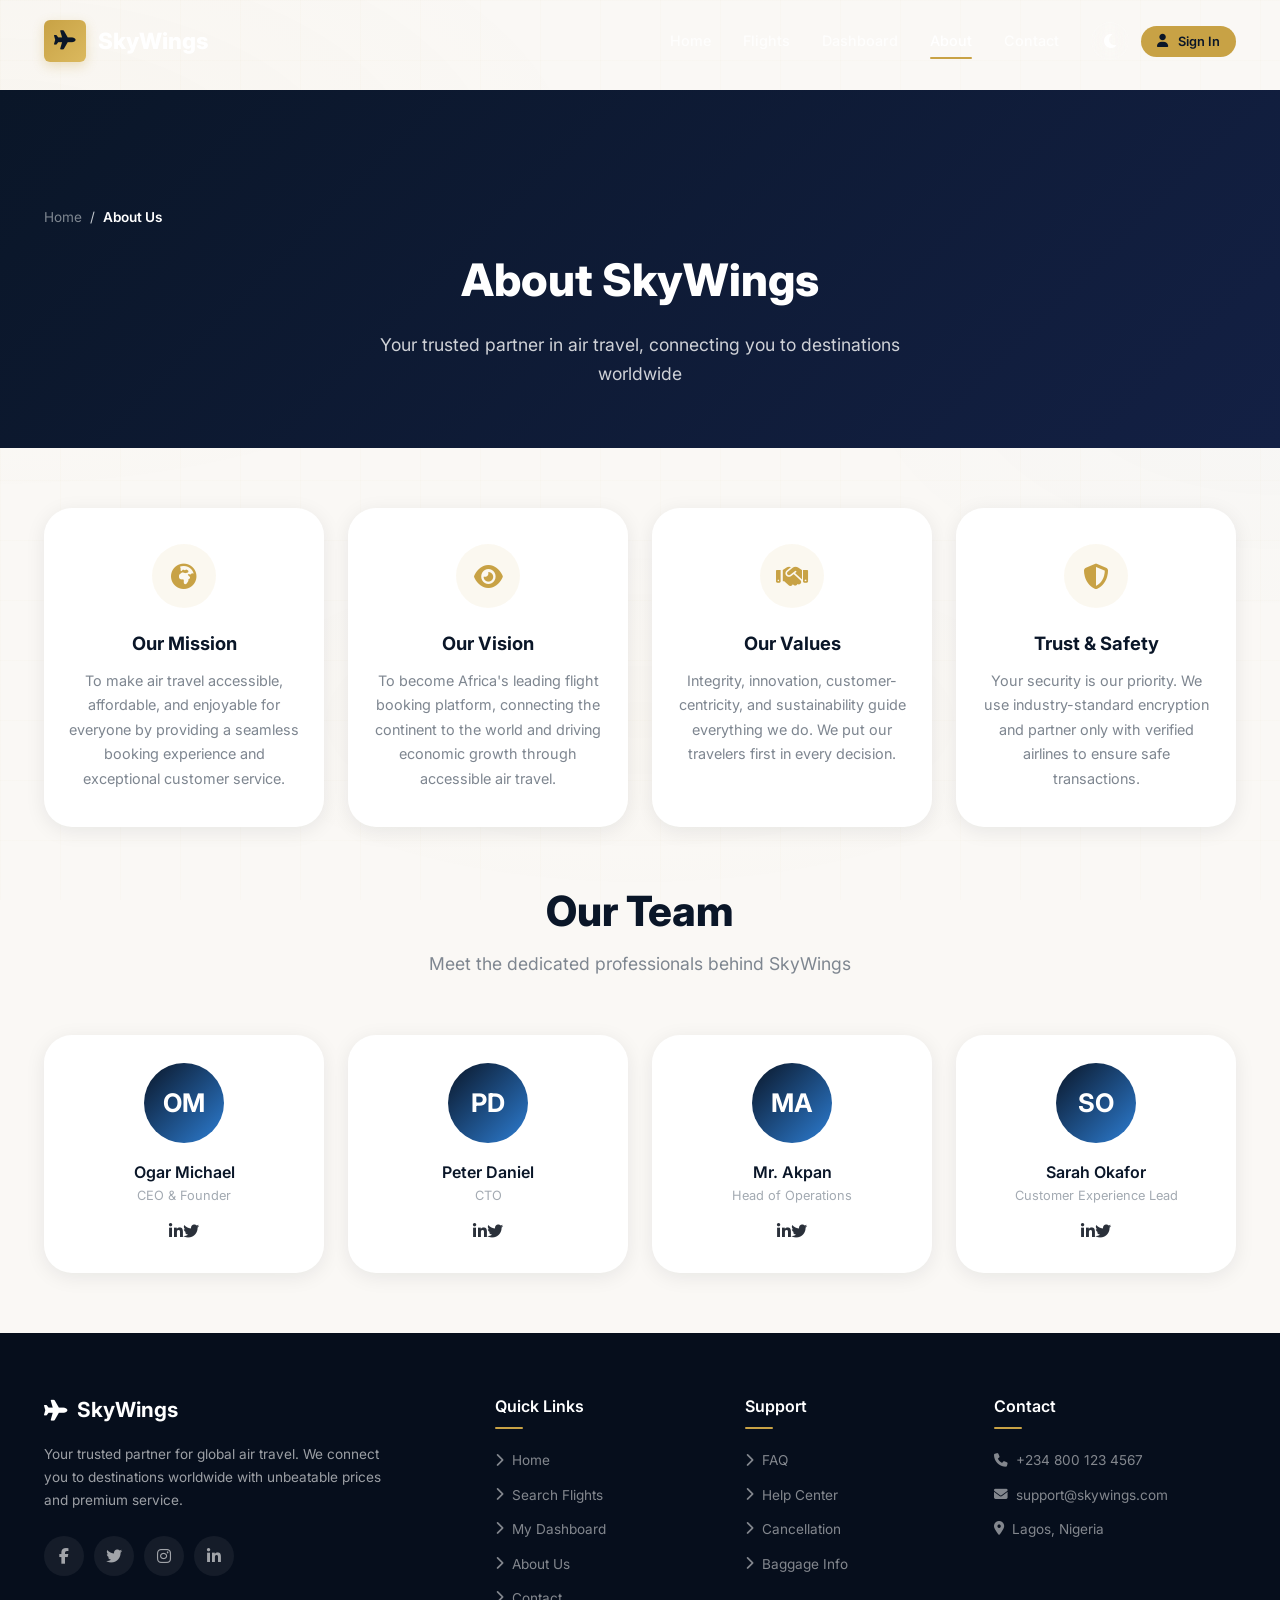
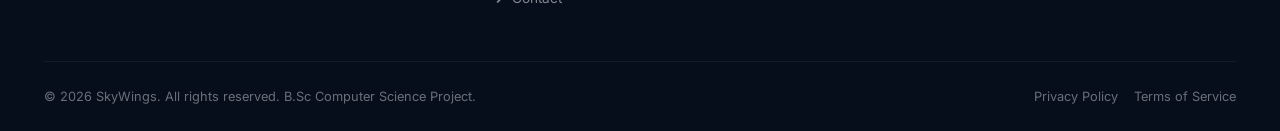
==== commit 583f7408: "Update project with new pages and improvements" ====
--- a/about.html
+++ b/about.html
@@ -75,20 +75,20 @@
       </div>
       <div class="team-grid">
         <div class="team-card">
-          <div class="avatar">JD</div>
-          <h4>John Doe</h4>
+          <div class="avatar">OM</div>
+          <h4>Ogar Michael</h4>
           <p>CEO & Founder</p>
           <div class="social"><a href="#"><i class="fab fa-linkedin-in"></i></a><a href="#"><i class="fab fa-twitter"></i></a></div>
         </div>
         <div class="team-card">
-          <div class="avatar">AS</div>
-          <h4>Alice Smith</h4>
+          <div class="avatar">PD</div>
+          <h4>Peter Daniel</h4>
           <p>CTO</p>
           <div class="social"><a href="#"><i class="fab fa-linkedin-in"></i></a><a href="#"><i class="fab fa-twitter"></i></a></div>
         </div>
         <div class="team-card">
-          <div class="avatar">MK</div>
-          <h4>Michael Kalu</h4>
+          <div class="avatar">MA</div>
+          <h4>Mr. Akpan</h4>
           <p>Head of Operations</p>
           <div class="social"><a href="#"><i class="fab fa-linkedin-in"></i></a><a href="#"><i class="fab fa-twitter"></i></a></div>
         </div>
--- a/css/style.css
+++ b/css/style.css
@@ -85,6 +85,47 @@
   line-height: 1.65;
   overflow-x: hidden;
   transition: background 0.4s, color 0.4s;
+  position: relative;
+}
+
+/* Professional ambient background with subtle noise texture */
+body::before {
+  content: '';
+  position: fixed;
+  inset: 0;
+  z-index: -2;
+  background: 
+    radial-gradient(ellipse 80% 60% at 0% 20%, rgba(200,162,69,0.03) 0%, transparent 60%),
+    radial-gradient(ellipse 60% 50% at 100% 40%, rgba(45,125,210,0.02) 0%, transparent 60%),
+    radial-gradient(ellipse 70% 40% at 50% 80%, rgba(200,162,69,0.02) 0%, transparent 50%);
+  pointer-events: none;
+}
+
+/* Subtle grid pattern overlay */
+body::after {
+  content: '';
+  position: fixed;
+  inset: 0;
+  z-index: -1;
+  background-image: 
+    linear-gradient(rgba(200,162,69,0.02) 1px, transparent 1px),
+    linear-gradient(90deg, rgba(200,162,69,0.02) 1px, transparent 1px);
+  background-size: 60px 60px;
+  pointer-events: none;
+}
+
+[data-theme="dark"] body::before {
+  background: 
+    radial-gradient(ellipse 80% 60% at 0% 20%, rgba(200,162,69,0.04) 0%, transparent 60%),
+    radial-gradient(ellipse 60% 50% at 100% 40%, rgba(45,125,210,0.03) 0%, transparent 60%),
+    radial-gradient(ellipse 70% 40% at 50% 80%, rgba(200,162,69,0.03) 0%, transparent 50%);
+}
+
+[data-theme="dark"] body::after {
+  background-image: 
+    linear-gradient(rgba(200,162,69,0.03) 1px, transparent 1px),
+    linear-gradient(90deg, rgba(200,162,69,0.03) 1px, transparent 1px);
+  background-size: 60px 60px;
 }
 a { text-decoration: none; color: inherit; transition: color var(--transition-fast); }
 ul { list-style: none; }
@@ -322,6 +363,8 @@
 
 /* ===== COUNTERS ===== */
 .counter-section { background: linear-gradient(135deg, var(--primary) 0%, var(--primary-light) 100%); padding: 80px 0; position: relative; overflow: hidden; }
+.counter-section::before { content: ''; position: absolute; top: -30%; right: -10%; width: 400px; height: 400px; border-radius: 50%; background: radial-gradient(circle, rgba(200,162,69,0.08) 0%, transparent 70%); pointer-events: none; }
+.counter-section::after { content: ''; position: absolute; bottom: -20%; left: -5%; width: 300px; height: 300px; border-radius: 50%; background: radial-gradient(circle, rgba(45,125,210,0.06) 0%, transparent 70%); pointer-events: none; }
 @media (max-width: 575px) { .counter-section { padding: 50px 0; } }
 .counters-grid { display: grid; grid-template-columns: repeat(auto-fit, minmax(160px, 1fr)); gap: 24px; text-align: center; position: relative; z-index: 1; }
 @media (max-width: 575px) { .counters-grid { grid-template-columns: 1fr 1fr; gap: 16px; } }
@@ -713,4 +756,302 @@
 
 /* ===== PAGE TRANSITION ===== */
 .page-transition { animation: pageFadeIn 0.5s var(--ease-out); }
-@keyframes pageFadeIn { from { opacity: 0; transform: translateY(10px); } to { opacity: 1; transform: translateY(0); } }+@keyframes pageFadeIn { from { opacity: 0; transform: translateY(10px); } to { opacity: 1; transform: translateY(0); } }
+
+/* ============================================================
+   NEW PROFESSIONAL FEATURES - v2.1
+   ============================================================ */
+
+/* ===== AUTH MODAL ===== */
+.auth-overlay { position: fixed; inset: 0; background: rgba(0,0,0,0.7); z-index: 10000; display: none; align-items: center; justify-content: center; backdrop-filter: blur(8px); padding: 20px; }
+.auth-overlay.active { display: flex; }
+.auth-modal { background: var(--white); border-radius: var(--radius-xl); width: 100%; max-width: 460px; padding: 40px; box-shadow: var(--shadow-xl); position: relative; animation: modalIn 0.3s var(--ease-out); max-height: 90vh; overflow-y: auto; }
+[data-theme="dark"] .auth-modal { background: var(--gray-50); }
+@keyframes modalIn { from { opacity: 0; transform: scale(0.95) translateY(20px); } to { opacity: 1; transform: scale(1) translateY(0); } }
+.auth-close { position: absolute; top: 16px; right: 16px; width: 36px; height: 36px; border-radius: var(--radius-full); background: var(--gray-100); display: flex; align-items: center; justify-content: center; color: var(--gray-500); font-size: 1.2rem; transition: all var(--transition-fast); }
+.auth-close:hover { background: var(--gray-200); }
+.auth-modal h2 { font-size: 1.6rem; font-weight: 800; color: var(--primary); margin-bottom: 6px; }
+.auth-modal .subtitle { color: var(--gray-500); font-size: 0.9rem; margin-bottom: 28px; }
+.auth-tabs { display: flex; gap: 0; margin-bottom: 24px; background: var(--gray-100); border-radius: var(--radius-md); padding: 4px; }
+[data-theme="dark"] .auth-tabs { background: var(--gray-200); }
+.auth-tab { flex: 1; padding: 12px; text-align: center; border-radius: var(--radius-sm); font-weight: 600; font-size: 0.9rem; color: var(--gray-500); transition: all var(--transition-fast); }
+.auth-tab.active { background: var(--white); color: var(--primary); box-shadow: var(--shadow-sm); }
+[data-theme="dark"] .auth-tab.active { background: var(--gray-50); }
+.auth-form .form-group { margin-bottom: 16px; }
+.auth-form .form-group label { color: var(--gray-700); font-size: 0.85rem; font-weight: 600; }
+.auth-form .form-group input { background: var(--gray-50); border: 1.5px solid var(--gray-200); color: var(--gray-800); padding: 14px 16px; }
+[data-theme="dark"] .auth-form .form-group input { background: var(--gray-100); }
+.auth-form .form-group input:focus { border-color: var(--secondary); box-shadow: 0 0 0 3px rgba(200,162,69,0.1); }
+.auth-form .btn { width: 100%; margin-top: 8px; }
+.auth-divider { display: flex; align-items: center; gap: 16px; margin: 20px 0; color: var(--gray-400); font-size: 0.85rem; }
+.auth-divider::before, .auth-divider::after { content: ''; flex: 1; height: 1px; background: var(--gray-200); }
+.social-login { display: flex; gap: 12px; }
+.social-login-btn { flex: 1; display: flex; align-items: center; justify-content: center; gap: 8px; padding: 12px; border-radius: var(--radius-md); border: 1.5px solid var(--gray-200); background: var(--white); color: var(--gray-700); font-size: 0.85rem; font-weight: 500; transition: all var(--transition-fast); }
+[data-theme="dark"] .social-login-btn { background: var(--gray-50); }
+.social-login-btn:hover { border-color: var(--secondary); background: rgba(200,162,69,0.05); }
+.social-login-btn i { font-size: 1.1rem; }
+.auth-switch { text-align: center; margin-top: 20px; font-size: 0.85rem; color: var(--gray-500); }
+.auth-switch a { color: var(--secondary); font-weight: 600; cursor: pointer; }
+.auth-switch a:hover { text-decoration: underline; }
+.password-toggle { position: relative; }
+.password-toggle input { padding-right: 44px; }
+.password-toggle .toggle-btn { position: absolute; right: 12px; top: 50%; transform: translateY(-50%); background: none; border: none; color: var(--gray-400); cursor: pointer; padding: 4px; }
+.password-toggle .toggle-btn:hover { color: var(--gray-600); }
+.forgot-password { text-align: right; margin-top: -8px; margin-bottom: 16px; }
+.forgot-password a { font-size: 0.8rem; color: var(--accent); }
+.forgot-password a:hover { text-decoration: underline; }
+
+/* ===== PRICE CALENDAR ===== */
+.price-calendar { background: var(--white); border-radius: var(--radius-xl); padding: 28px; box-shadow: var(--shadow-md); margin-bottom: 24px; }
+[data-theme="dark"] .price-calendar { background: var(--gray-50); }
+.calendar-header { display: flex; align-items: center; justify-content: space-between; margin-bottom: 20px; }
+.calendar-header h3 { font-size: 1.1rem; font-weight: 700; color: var(--primary); }
+.calendar-nav { display: flex; gap: 8px; }
+.calendar-nav button { width: 36px; height: 36px; border-radius: var(--radius-full); background: var(--gray-100); display: flex; align-items: center; justify-content: center; color: var(--gray-600); transition: all var(--transition-fast); }
+.calendar-nav button:hover { background: var(--secondary); color: var(--primary); }
+.calendar-grid { display: grid; grid-template-columns: repeat(7, 1fr); gap: 4px; }
+.calendar-day-header { text-align: center; font-size: 0.75rem; font-weight: 600; color: var(--gray-400); padding: 8px 0; text-transform: uppercase; }
+.calendar-day { text-align: center; padding: 10px 4px; border-radius: var(--radius-sm); font-size: 0.85rem; font-weight: 500; color: var(--gray-700); cursor: pointer; transition: all var(--transition-fast); position: relative; }
+.calendar-day:hover { background: var(--gray-50); }
+.calendar-day .price-tag { display: block; font-size: 0.65rem; color: var(--success); font-weight: 600; margin-top: 2px; }
+.calendar-day.best-price { background: rgba(5,150,105,0.1); color: var(--success); font-weight: 700; }
+.calendar-day.best-price .price-tag { color: var(--success); }
+.calendar-day.selected { background: var(--secondary); color: var(--primary); }
+.calendar-day.selected .price-tag { color: var(--primary); }
+.calendar-day.disabled { color: var(--gray-300); cursor: not-allowed; }
+.calendar-day.today { border: 2px solid var(--secondary); }
+.calendar-legend { display: flex; gap: 20px; margin-top: 16px; padding-top: 16px; border-top: 1px solid var(--gray-100); flex-wrap: wrap; }
+.legend-item { display: flex; align-items: center; gap: 8px; font-size: 0.8rem; color: var(--gray-500); }
+.legend-dot { width: 12px; height: 12px; border-radius: 4px; }
+.legend-dot.best { background: rgba(5,150,105,0.2); border: 1px solid var(--success); }
+.legend-dot.normal { background: var(--gray-100); border: 1px solid var(--gray-300); }
+
+/* ===== FLIGHT COMPARISON ===== */
+.compare-bar { position: fixed; bottom: 0; left: 0; right: 0; background: var(--white); box-shadow: 0 -4px 30px rgba(0,0,0,0.1); z-index: 999; padding: 16px 0; transform: translateY(100%); transition: transform 0.4s var(--ease-out); }
+[data-theme="dark"] .compare-bar { background: var(--gray-50); }
+.compare-bar.active { transform: translateY(0); }
+.compare-bar .container { display: flex; align-items: center; gap: 16px; flex-wrap: wrap; }
+.compare-flights { display: flex; gap: 12px; flex: 1; overflow-x: auto; padding: 4px 0; }
+.compare-flight-item { display: flex; align-items: center; gap: 10px; padding: 8px 14px; background: var(--cream); border-radius: var(--radius-md); font-size: 0.8rem; white-space: nowrap; flex-shrink: 0; }
+[data-theme="dark"] .compare-flight-item { background: var(--gray-100); }
+.compare-flight-item .remove { margin-left: 4px; color: var(--error); cursor: pointer; font-size: 1rem; }
+.compare-actions { display: flex; gap: 10px; flex-shrink: 0; }
+.compare-modal { display: none; position: fixed; inset: 0; z-index: 10001; background: rgba(0,0,0,0.7); backdrop-filter: blur(8px); padding: 20px; overflow-y: auto; }
+.compare-modal.active { display: flex; align-items: center; justify-content: center; }
+.compare-table { background: var(--white); border-radius: var(--radius-xl); width: 100%; max-width: 900px; overflow: hidden; box-shadow: var(--shadow-xl); animation: modalIn 0.3s var(--ease-out); }
+[data-theme="dark"] .compare-table { background: var(--gray-50); }
+.compare-table-header { display: flex; justify-content: space-between; align-items: center; padding: 24px 28px; border-bottom: 1px solid var(--gray-100); }
+.compare-table-header h3 { font-size: 1.2rem; font-weight: 700; color: var(--primary); }
+.compare-table-body { padding: 0; overflow-x: auto; }
+.compare-table-body table { width: 100%; border-collapse: collapse; }
+.compare-table-body th, .compare-table-body td { padding: 14px 20px; text-align: center; font-size: 0.85rem; border-bottom: 1px solid var(--gray-50); }
+.compare-table-body th { background: var(--cream); font-weight: 600; color: var(--gray-600); text-align: left; min-width: 120px; }
+[data-theme="dark"] .compare-table-body th { background: var(--gray-100); }
+.compare-table-body td { color: var(--gray-700); }
+.compare-table-body .highlight { color: var(--secondary); font-weight: 700; }
+.compare-table-body .btn { margin-top: 8px; }
+
+/* ===== WISHLIST ===== */
+.wishlist-btn { position: absolute; top: 12px; right: 12px; z-index: 5; width: 36px; height: 36px; border-radius: var(--radius-full); background: var(--white); box-shadow: var(--shadow-md); display: flex; align-items: center; justify-content: center; color: var(--gray-400); font-size: 1rem; transition: all var(--transition-fast); }
+.wishlist-btn:hover { transform: scale(1.1); }
+.wishlist-btn.active { color: var(--error); }
+.wishlist-btn.active i { font-weight: 900; }
+.wishlist-page { padding-top: 90px; min-height: 100vh; }
+.wishlist-empty { text-align: center; padding: 80px 20px; }
+.wishlist-empty i { font-size: 4rem; color: var(--gray-300); margin-bottom: 20px; }
+.wishlist-empty h3 { font-size: 1.4rem; color: var(--gray-600); margin-bottom: 8px; }
+.wishlist-empty p { color: var(--gray-400); }
+
+/* ===== CHECK-IN ===== */
+.checkin-page { padding-top: 90px; min-height: 100vh; }
+.checkin-card { max-width: 600px; margin: 40px auto; background: var(--white); border-radius: var(--radius-xl); padding: 36px; box-shadow: var(--shadow-md); }
+[data-theme="dark"] .checkin-card { background: var(--gray-50); }
+.checkin-card h2 { font-size: 1.4rem; font-weight: 700; color: var(--primary); margin-bottom: 8px; }
+.checkin-card p { color: var(--gray-500); margin-bottom: 24px; }
+.checkin-result { margin-top: 24px; padding: 20px; background: #ecfdf5; border-radius: var(--radius-md); display: none; }
+.checkin-result.active { display: block; }
+.checkin-result h4 { color: var(--success); margin-bottom: 8px; }
+.checkin-result p { color: var(--gray-600); font-size: 0.9rem; margin-bottom: 4px; }
+
+/* ===== LIVE CHAT ===== */
+.chat-bubble { position: fixed; bottom: 90px; right: clamp(16px, 3vw, 32px); z-index: 998; width: 60px; height: 60px; border-radius: var(--radius-full); background: linear-gradient(135deg, var(--secondary), var(--secondary-light)); color: var(--primary); display: flex; align-items: center; justify-content: center; font-size: 1.5rem; box-shadow: 0 4px 20px rgba(200,162,69,0.3); cursor: pointer; transition: all var(--transition-normal); }
+.chat-bubble:hover { transform: scale(1.1); box-shadow: 0 8px 30px rgba(200,162,69,0.4); }
+.chat-bubble .notif-dot { position: absolute; top: -2px; right: -2px; width: 18px; height: 18px; background: var(--error); border-radius: var(--radius-full); border: 3px solid var(--white); font-size: 0.55rem; color: var(--white); display: flex; align-items: center; justify-content: center; font-weight: 700; }
+.chat-window { position: fixed; bottom: 160px; right: clamp(16px, 3vw, 32px); width: 360px; max-width: calc(100vw - 32px); background: var(--white); border-radius: var(--radius-xl); box-shadow: var(--shadow-xl); z-index: 999; display: none; overflow: hidden; animation: chatIn 0.3s var(--ease-out); }
+[data-theme="dark"] .chat-window { background: var(--gray-50); }
+@keyframes chatIn { from { opacity: 0; transform: translateY(20px) scale(0.95); } to { opacity: 1; transform: translateY(0) scale(1); } }
+.chat-window.active { display: block; }
+.chat-header { background: var(--primary); color: var(--white); padding: 18px 20px; display: flex; align-items: center; gap: 12px; }
+.chat-header .avatar { width: 36px; height: 36px; border-radius: var(--radius-full); background: var(--secondary); display: flex; align-items: center; justify-content: center; color: var(--primary); font-weight: 700; font-size: 0.85rem; }
+.chat-header h4 { font-size: 0.95rem; font-weight: 600; }
+.chat-header p { font-size: 0.75rem; opacity: 0.7; }
+.chat-close { margin-left: auto; color: rgba(255,255,255,0.7); font-size: 1.2rem; cursor: pointer; padding: 4px; }
+.chat-close:hover { color: var(--white); }
+.chat-messages { height: 300px; overflow-y: auto; padding: 20px; display: flex; flex-direction: column; gap: 12px; }
+.chat-msg { max-width: 80%; padding: 12px 16px; border-radius: var(--radius-md); font-size: 0.85rem; line-height: 1.5; }
+.chat-msg.support { background: var(--cream); color: var(--gray-700); align-self: flex-start; border-bottom-left-radius: 4px; }
+[data-theme="dark"] .chat-msg.support { background: var(--gray-100); }
+.chat-msg.user { background: var(--secondary); color: var(--primary); align-self: flex-end; border-bottom-right-radius: 4px; }
+.chat-msg .time { font-size: 0.65rem; opacity: 0.6; margin-top: 4px; display: block; }
+.chat-input-area { display: flex; gap: 8px; padding: 12px 16px; border-top: 1px solid var(--gray-100); }
+.chat-input-area input { flex: 1; padding: 10px 14px; border: 1.5px solid var(--gray-200); border-radius: var(--radius-md); font-size: 0.85rem; }
+.chat-input-area input:focus { border-color: var(--secondary); }
+.chat-input-area button { width: 40px; height: 40px; border-radius: var(--radius-full); background: var(--secondary); color: var(--primary); display: flex; align-items: center; justify-content: center; flex-shrink: 0; transition: all var(--transition-fast); }
+.chat-input-area button:hover { background: var(--secondary-light); }
+
+/* ===== COOKIE CONSENT ===== */
+.cookie-consent { position: fixed; bottom: 0; left: 0; right: 0; background: var(--white); box-shadow: 0 -4px 30px rgba(0,0,0,0.1); z-index: 9999; padding: 20px 0; transform: translateY(100%); transition: transform 0.5s var(--ease-out); }
+[data-theme="dark"] .cookie-consent { background: var(--gray-50); }
+.cookie-consent.active { transform: translateY(0); }
+.cookie-consent .container { display: flex; align-items: center; gap: 20px; flex-wrap: wrap; }
+.cookie-text { flex: 1; min-width: 200px; }
+.cookie-text p { font-size: 0.85rem; color: var(--gray-600); line-height: 1.6; }
+.cookie-text a { color: var(--secondary); font-weight: 600; }
+.cookie-actions { display: flex; gap: 10px; flex-shrink: 0; }
+
+/* ===== PRICE ALERT ===== */
+.price-alert-form { background: var(--white); border-radius: var(--radius-xl); padding: 28px; box-shadow: var(--shadow-md); margin-bottom: 24px; }
+[data-theme="dark"] .price-alert-form { background: var(--gray-50); }
+.price-alert-form h3 { font-size: 1.1rem; font-weight: 700; color: var(--primary); margin-bottom: 16px; display: flex; align-items: center; gap: 10px; }
+.alert-route-inputs { display: grid; grid-template-columns: 1fr 1fr; gap: 12px; margin-bottom: 16px; }
+@media (max-width: 575px) { .alert-route-inputs { grid-template-columns: 1fr; } }
+.alert-target-price { display: flex; gap: 12px; align-items: flex-end; margin-bottom: 16px; }
+.alert-target-price .form-group { flex: 1; }
+.alert-target-price .btn { flex-shrink: 0; }
+.active-alerts { margin-top: 16px; }
+.alert-item { display: flex; align-items: center; justify-content: space-between; padding: 12px 16px; background: var(--cream); border-radius: var(--radius-md); margin-bottom: 8px; gap: 12px; }
+[data-theme="dark"] .alert-item { background: var(--gray-100); }
+.alert-item .route { font-weight: 600; color: var(--gray-700); font-size: 0.85rem; }
+.alert-item .target { color: var(--secondary); font-weight: 700; font-size: 0.85rem; }
+.alert-item .remove-alert { color: var(--error); cursor: pointer; font-size: 1rem; padding: 4px; }
+
+/* ===== MULTI-CITY ===== */
+.multi-city-route { background: var(--cream); border-radius: var(--radius-md); padding: 20px; margin-bottom: 16px; position: relative; }
+[data-theme="dark"] .multi-city-route { background: var(--gray-100); }
+.multi-city-route .route-number { position: absolute; top: -10px; left: 16px; background: var(--secondary); color: var(--primary); padding: 2px 12px; border-radius: var(--radius-full); font-size: 0.75rem; font-weight: 700; }
+.multi-city-route .remove-route { position: absolute; top: 12px; right: 12px; color: var(--error); cursor: pointer; font-size: 1rem; padding: 4px; }
+.add-route-btn { display: flex; align-items: center; gap: 8px; color: var(--secondary); font-weight: 600; font-size: 0.85rem; cursor: pointer; padding: 12px; border: 2px dashed var(--gray-200); border-radius: var(--radius-md); justify-content: center; transition: all var(--transition-fast); margin-bottom: 16px; }
+.add-route-btn:hover { border-color: var(--secondary); background: rgba(200,162,69,0.05); }
+
+/* ===== LOYALTY POINTS ===== */
+.loyalty-card { background: linear-gradient(135deg, var(--primary), var(--primary-light)); border-radius: var(--radius-xl); padding: 28px; color: var(--white); margin-bottom: 20px; position: relative; overflow: hidden; }
+.loyalty-card::before { content: ''; position: absolute; top: -50%; right: -30%; width: 200px; height: 200px; border-radius: 50%; background: rgba(200,162,69,0.1); }
+.loyalty-card h3 { font-size: 1.1rem; font-weight: 600; margin-bottom: 16px; }
+.loyalty-points { font-size: 2.5rem; font-weight: 800; color: var(--secondary); margin-bottom: 4px; }
+.loyalty-tier { font-size: 0.85rem; opacity: 0.7; margin-bottom: 16px; }
+.loyalty-progress { height: 6px; background: rgba(255,255,255,0.15); border-radius: 3px; overflow: hidden; margin-bottom: 8px; }
+.loyalty-progress-bar { height: 100%; background: linear-gradient(90deg, var(--secondary), var(--secondary-light)); border-radius: 3px; transition: width 0.6s var(--ease-out); }
+.loyalty-next { font-size: 0.8rem; opacity: 0.6; }
+
+/* ===== REFERRAL ===== */
+.referral-card { background: var(--white); border-radius: var(--radius-xl); padding: 28px; box-shadow: var(--shadow-md); text-align: center; }
+[data-theme="dark"] .referral-card { background: var(--gray-50); }
+.referral-card h3 { font-size: 1.1rem; font-weight: 700; color: var(--primary); margin-bottom: 8px; }
+.referral-card p { color: var(--gray-500); font-size: 0.9rem; margin-bottom: 20px; }
+.referral-code { display: flex; align-items: center; gap: 12px; justify-content: center; margin-bottom: 16px; }
+.referral-code input { padding: 14px 20px; border: 2px dashed var(--secondary); border-radius: var(--radius-md); font-size: 1.2rem; font-weight: 700; color: var(--primary); text-align: center; letter-spacing: 4px; background: rgba(200,162,69,0.05); max-width: 200px; }
+.referral-code button { padding: 14px 20px; background: var(--secondary); color: var(--primary); border-radius: var(--radius-md); font-weight: 600; transition: all var(--transition-fast); }
+.referral-code button:hover { background: var(--secondary-light); }
+.referral-stats { display: grid; grid-template-columns: repeat(3, 1fr); gap: 16px; margin-top: 20px; }
+.referral-stat { padding: 16px; background: var(--cream); border-radius: var(--radius-md); }
+[data-theme="dark"] .referral-stat { background: var(--gray-100); }
+.referral-stat .num { font-size: 1.4rem; font-weight: 700; color: var(--primary); }
+.referral-stat .lbl { font-size: 0.75rem; color: var(--gray-400); }
+
+/* ===== APP DOWNLOAD ===== */
+.app-download { background: linear-gradient(135deg, var(--primary), var(--primary-light)); padding: 60px 0; color: var(--white); }
+.app-download .container { display: flex; align-items: center; justify-content: space-between; gap: 40px; flex-wrap: wrap; }
+.app-download-text { flex: 1; min-width: 280px; }
+.app-download-text h2 { font-size: clamp(1.4rem, 3vw, 2rem); font-weight: 700; margin-bottom: 12px; }
+.app-download-text p { opacity: 0.7; margin-bottom: 24px; max-width: 480px; }
+.app-badges { display: flex; gap: 12px; flex-wrap: wrap; }
+.app-badge { display: flex; align-items: center; gap: 10px; padding: 12px 20px; background: rgba(255,255,255,0.1); border: 1px solid rgba(255,255,255,0.2); border-radius: var(--radius-md); color: var(--white); transition: all var(--transition-fast); }
+.app-badge:hover { background: rgba(255,255,255,0.2); }
+.app-badge i { font-size: 1.8rem; }
+.app-badge .badge-text { display: flex; flex-direction: column; }
+.app-badge .badge-text small { font-size: 0.65rem; opacity: 0.6; }
+.app-badge .badge-text strong { font-size: 0.9rem; }
+.app-download-mockup { flex-shrink: 0; }
+.app-download-mockup i { font-size: 8rem; opacity: 0.3; }
+
+/* ===== BLOG SECTION ===== */
+.blog-grid { display: grid; grid-template-columns: repeat(auto-fit, minmax(300px, 1fr)); gap: 24px; }
+.blog-card { background: var(--white); border-radius: var(--radius-xl); overflow: hidden; box-shadow: var(--shadow-md); transition: all var(--transition-normal); }
+[data-theme="dark"] .blog-card { background: var(--gray-50); }
+.blog-card:hover { transform: translateY(-6px); box-shadow: var(--shadow-lg); }
+.blog-image { height: 200px; overflow: hidden; }
+.blog-image img { width: 100%; height: 100%; object-fit: cover; transition: transform 0.6s var(--ease-out); }
+.blog-card:hover .blog-image img { transform: scale(1.06); }
+.blog-content { padding: 24px; }
+.blog-tag { display: inline-block; padding: 4px 12px; background: rgba(200,162,69,0.1); color: var(--secondary); border-radius: var(--radius-full); font-size: 0.7rem; font-weight: 600; margin-bottom: 10px; }
+.blog-content h3 { font-size: 1.05rem; font-weight: 700; color: var(--primary); margin-bottom: 8px; line-height: 1.4; }
+.blog-content p { color: var(--gray-500); font-size: 0.85rem; line-height: 1.6; margin-bottom: 12px; }
+.blog-meta { display: flex; align-items: center; gap: 12px; font-size: 0.75rem; color: var(--gray-400); }
+
+/* ===== VISA CHECKER ===== */
+.visa-checker { background: var(--white); border-radius: var(--radius-xl); padding: 28px; box-shadow: var(--shadow-md); }
+[data-theme="dark"] .visa-checker { background: var(--gray-50); }
+.visa-checker h3 { font-size: 1.1rem; font-weight: 700; color: var(--primary); margin-bottom: 16px; display: flex; align-items: center; gap: 10px; }
+.visa-result { margin-top: 16px; padding: 20px; border-radius: var(--radius-md); display: none; }
+.visa-result.active { display: block; }
+.visa-result.visa-free { background: #ecfdf5; color: var(--success); }
+.visa-result.visa-required { background: #fef2f2; color: var(--error); }
+.visa-result.visa-on-arrival { background: #fffbeb; color: var(--warning); }
+.visa-result h4 { margin-bottom: 6px; }
+.visa-result p { font-size: 0.85rem; opacity: 0.8; }
+
+/* ===== INVOICE ===== */
+.invoice-card { background: var(--white); border-radius: var(--radius-xl); padding: 36px; box-shadow: var(--shadow-md); max-width: 700px; margin: 0 auto; }
+[data-theme="dark"] .invoice-card { background: var(--gray-50); }
+.invoice-header { display: flex; justify-content: space-between; margin-bottom: 28px; padding-bottom: 20px; border-bottom: 2px solid var(--gray-100); flex-wrap: wrap; gap: 16px; }
+.invoice-header h2 { font-size: 1.4rem; font-weight: 800; color: var(--primary); }
+.invoice-header .inv-number { color: var(--gray-400); font-size: 0.85rem; }
+.invoice-table { width: 100%; border-collapse: collapse; margin-bottom: 20px; }
+.invoice-table th, .invoice-table td { padding: 12px 16px; text-align: left; border-bottom: 1px solid var(--gray-50); font-size: 0.85rem; }
+.invoice-table th { background: var(--cream); font-weight: 600; color: var(--gray-600); }
+[data-theme="dark"] .invoice-table th { background: var(--gray-100); }
+.invoice-total { text-align: right; padding-top: 16px; border-top: 2px solid var(--gray-100); }
+.invoice-total .total-label { font-size: 1rem; font-weight: 600; color: var(--gray-600); }
+.invoice-total .total-value { font-size: 1.4rem; font-weight: 800; color: var(--secondary); margin-left: 20px; }
+.invoice-actions { display: flex; gap: 12px; justify-content: center; margin-top: 24px; flex-wrap: wrap; }
+
+/* ===== BOOKING STEPPER ===== */
+#booking-stepper .step { position: relative; }
+#booking-stepper .step.active { background: var(--secondary) !important; color: var(--primary) !important; box-shadow: 0 4px 12px rgba(200,162,69,0.3); }
+#booking-stepper .step.completed { background: var(--success) !important; color: var(--white) !important; }
+#booking-stepper .step.completed::after { content: '✓'; margin-left: 4px; }
+#booking-stepper .step:not(:last-child)::after { content: ''; position: absolute; top: 50%; right: -4px; width: 8px; height: 8px; border-right: 2px solid var(--gray-300); border-top: 2px solid var(--gray-300); transform: translateY(-50%) rotate(45deg); }
+#booking-stepper .step.active:not(:last-child)::after { border-color: var(--secondary); }
+#booking-stepper .step.completed:not(:last-child)::after { border-color: var(--success); }
+
+/* ===== BOOKING TIMELINE ===== */
+.booking-timeline { position: relative; padding-left: 32px; margin: 20px 0; }
+.booking-timeline::before { content: ''; position: absolute; left: 12px; top: 0; bottom: 0; width: 2px; background: var(--gray-200); }
+.timeline-item { position: relative; padding-bottom: 24px; }
+.timeline-item:last-child { padding-bottom: 0; }
+.timeline-dot { position: absolute; left: -26px; top: 4px; width: 16px; height: 16px; border-radius: var(--radius-full); background: var(--white); border: 3px solid var(--gray-300); }
+.timeline-item.completed .timeline-dot { background: var(--success); border-color: var(--success); }
+.timeline-item.active .timeline-dot { background: var(--secondary); border-color: var(--secondary); box-shadow: 0 0 0 4px rgba(200,162,69,0.2); }
+.timeline-item h4 { font-size: 0.9rem; font-weight: 600; color: var(--gray-700); margin-bottom: 2px; }
+.timeline-item p { font-size: 0.8rem; color: var(--gray-400); }
+.timeline-item .time { font-size: 0.75rem; color: var(--gray-400); margin-top: 4px; }
+
+/* ===== NEARBY AIRPORTS ===== */
+.nearby-toggle { display: flex; align-items: center; gap: 8px; margin-top: 8px; }
+.nearby-toggle label { font-size: 0.8rem; color: rgba(255,255,255,0.7); cursor: pointer; }
+.nearby-toggle input[type="checkbox"] { accent-color: var(--secondary); width: 16px; height: 16px; }
+
+/* ===== ERROR PAGE ===== */
+.error-page { display: flex; align-items: center; justify-content: center; min-height: 100vh; text-align: center; padding: 20px; }
+.error-page h1 { font-size: clamp(4rem, 10vw, 8rem); font-weight: 900; color: var(--secondary); line-height: 1; margin-bottom: 8px; }
+.error-page h2 { font-size: 1.6rem; font-weight: 700; color: var(--primary); margin-bottom: 12px; }
+.error-page p { color: var(--gray-500); margin-bottom: 24px; max-width: 400px; margin-left: auto; margin-right: auto; }
+
+/* ===== STRUCTURED DATA HIDDEN ===== */
+.schema-hidden { display: none; }
+
+/* ===== PRINT STYLES ===== */
+@media print {
+  .no-print { display: none !important; }
+  .invoice-card { box-shadow: none; border: 1px solid #ddd; }
+}
